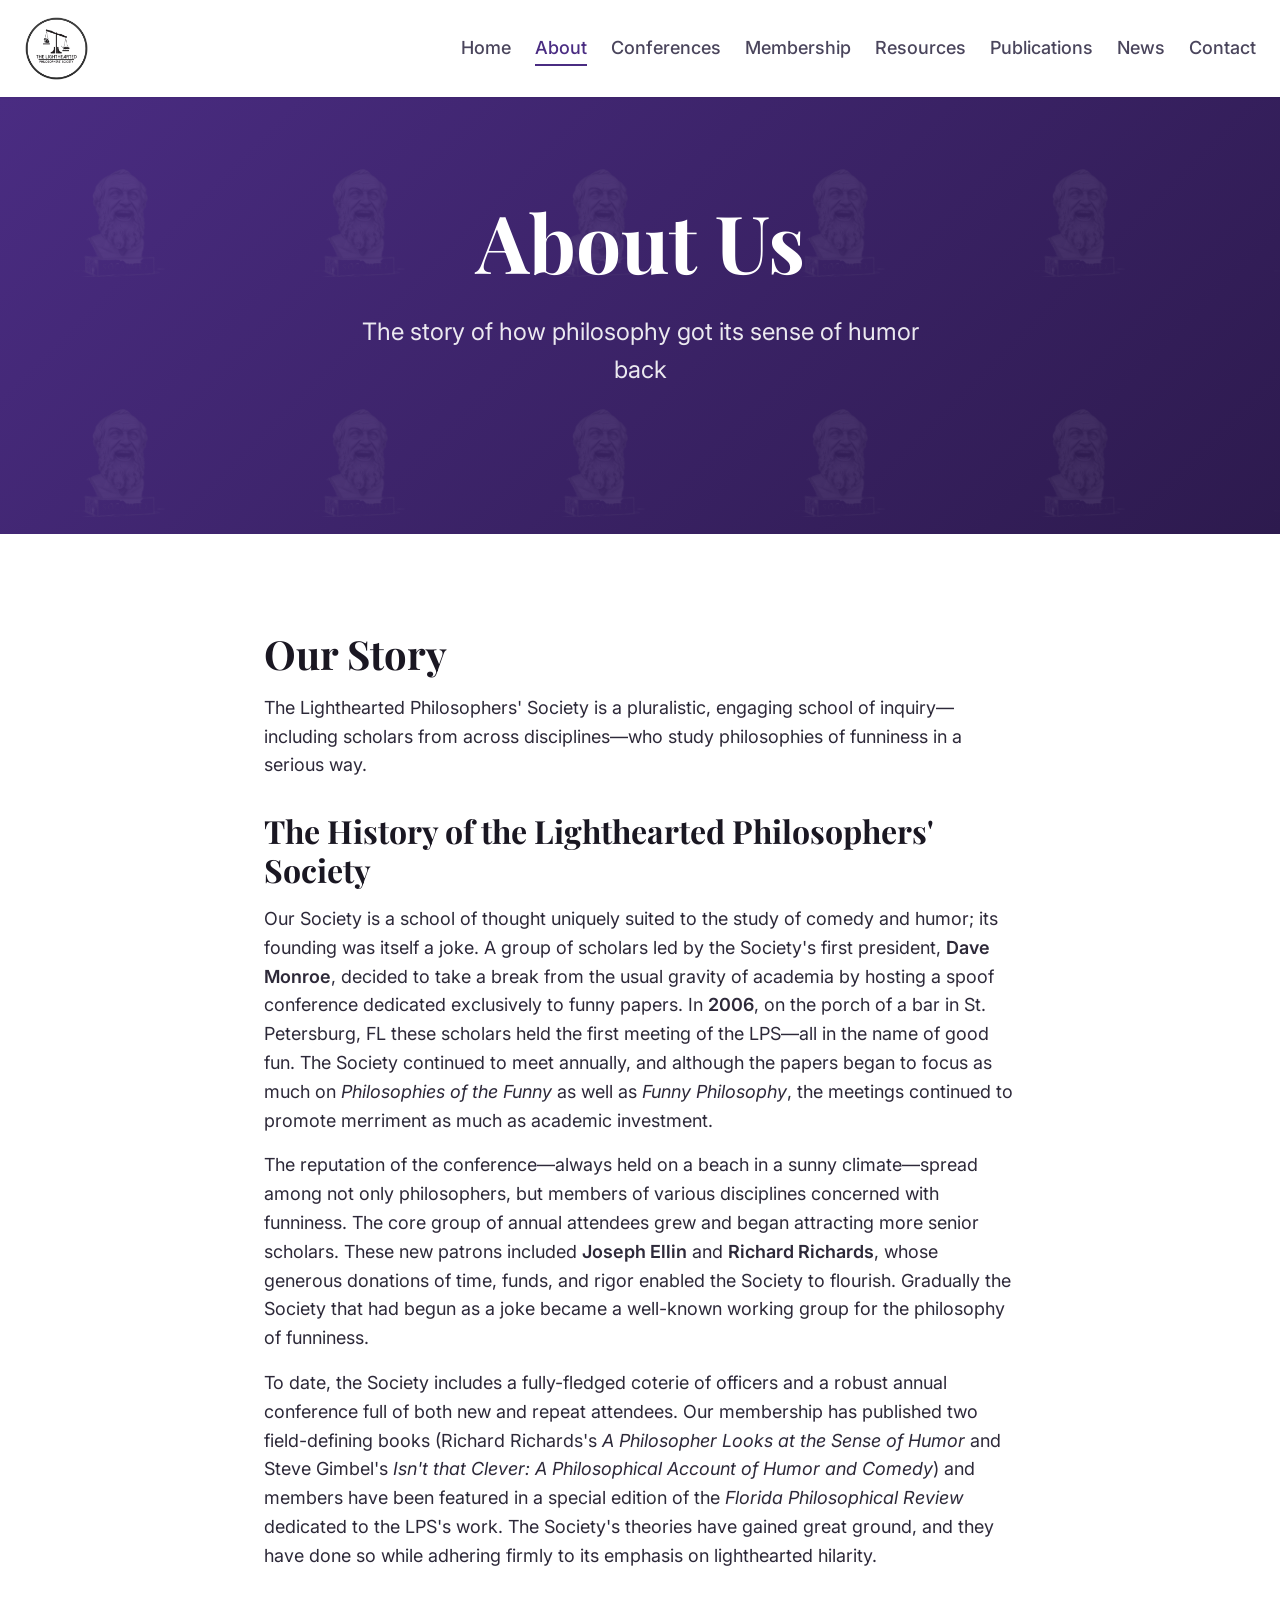
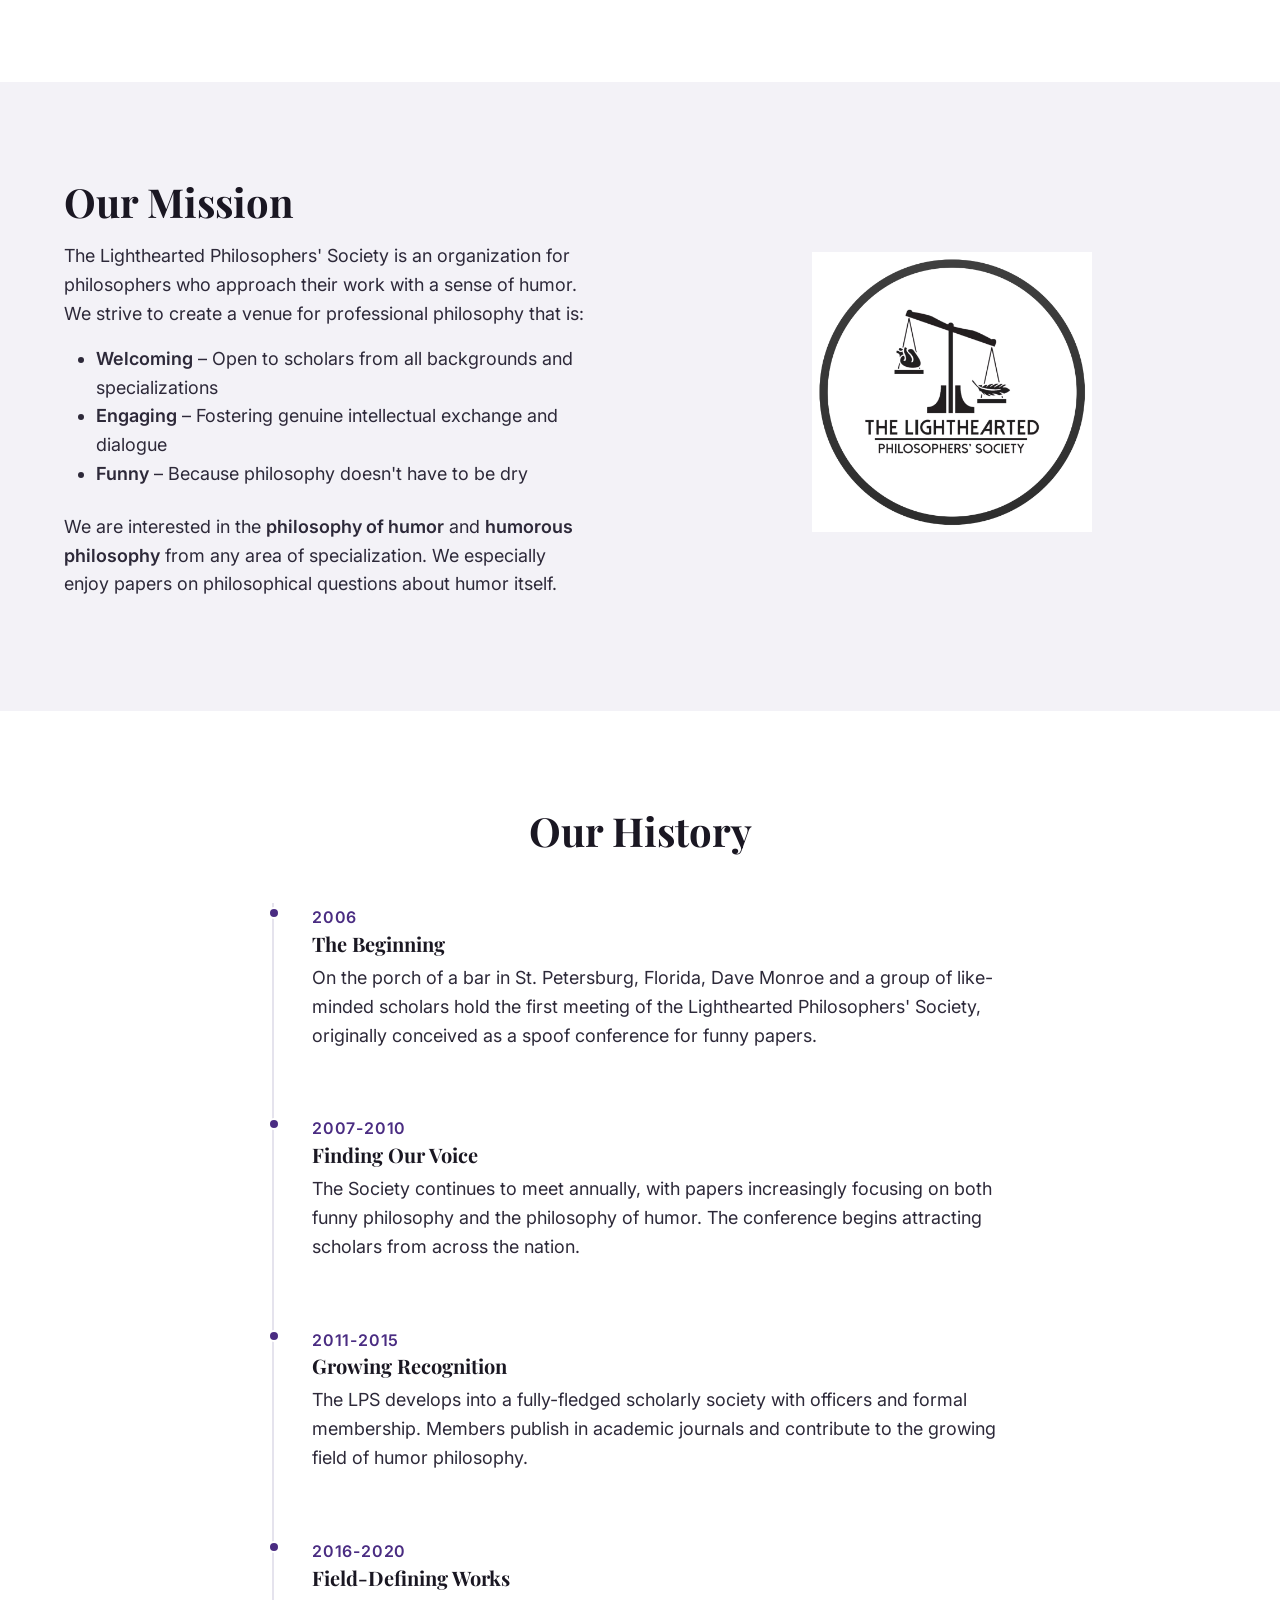
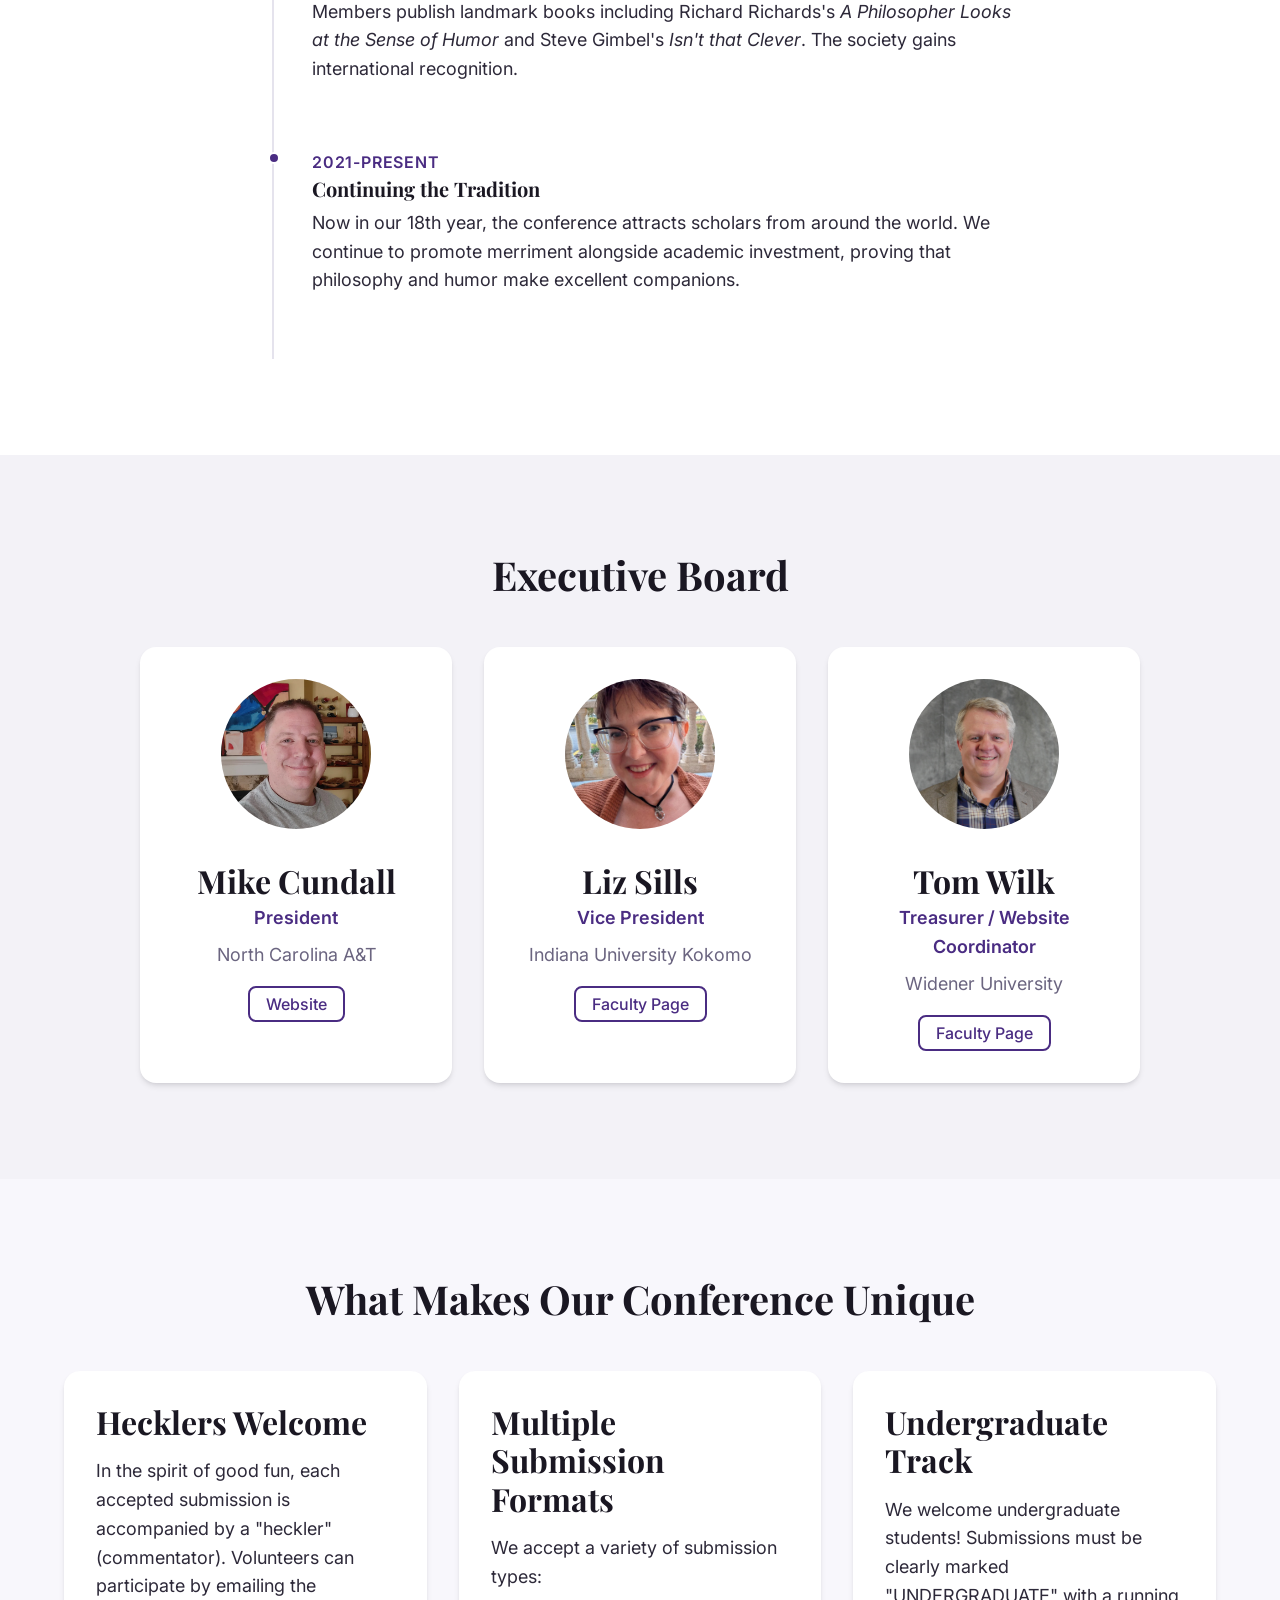
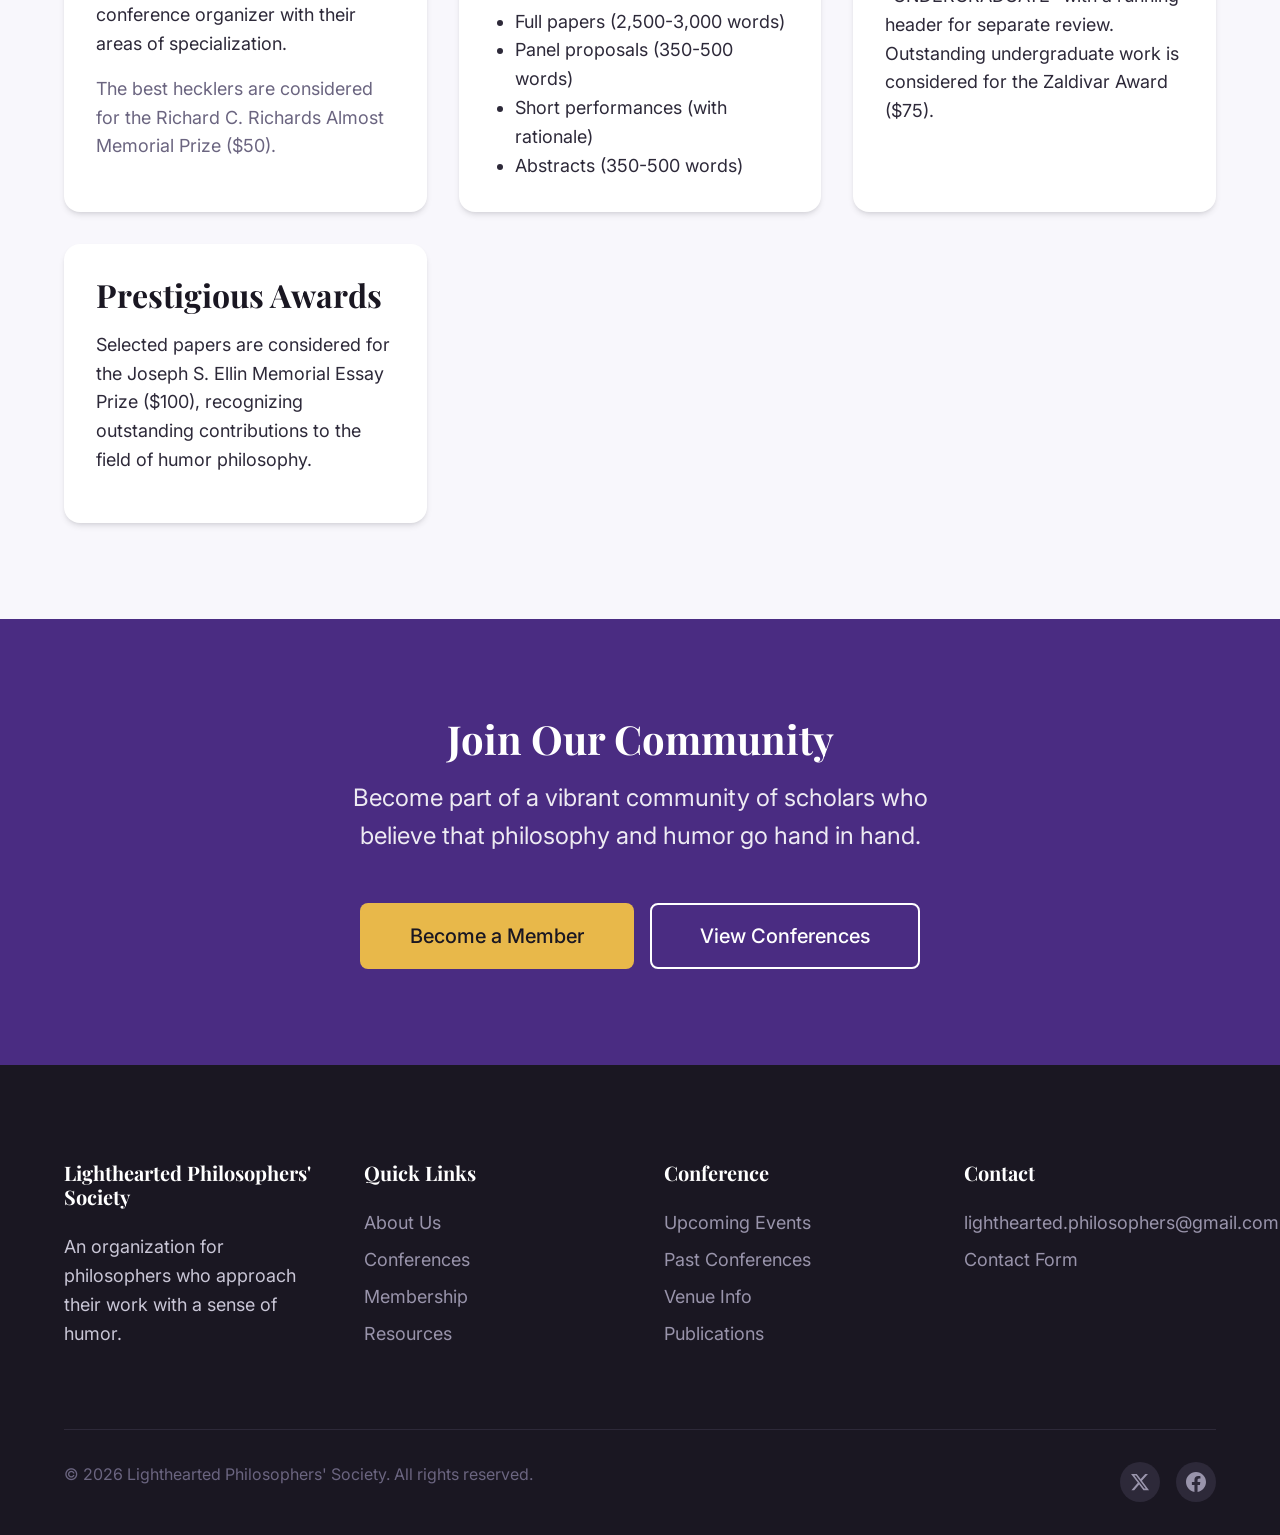
==== about.html @ 4a313acc "Initial commit: Lighthearted Philosophers' Society website Co-Authored-By: Claude Opus 4.5 <noreply@" ====
<!DOCTYPE html>
<html lang="en">
<head>
  <meta charset="UTF-8">
  <meta name="viewport" content="width=device-width, initial-scale=1.0">
  <meta name="description" content="Learn about the Lighthearted Philosophers' Society - our history, mission, and the scholars who make philosophy fun.">
  <title>About Us | Lighthearted Philosophers' Society</title>

  <!-- Fonts -->
  <link rel="preconnect" href="https://fonts.googleapis.com">
  <link rel="preconnect" href="https://fonts.gstatic.com" crossorigin>
  <link href="https://fonts.googleapis.com/css2?family=Inter:wght@400;500;600;700&family=Playfair+Display:wght@600;700&display=swap" rel="stylesheet">

  <!-- Styles -->
  <link rel="stylesheet" href="css/style.css">

  <!-- Favicon -->
  <link rel="icon" type="image/png" href="LPS_Logo.png">
</head>
<body>
  <!-- Skip Link for Accessibility -->
  <a href="#main-content" class="skip-link">Skip to main content</a>

  <!-- Header -->
  <header class="header" role="banner">
    <div class="header__inner">
      <a href="index.html" class="logo" aria-label="Lighthearted Philosophers' Society Home">
        <img src="LPS_Logo.png" alt="The Lighthearted Philosophers' Society" class="logo__icon">
      </a>

      <nav class="nav" role="navigation" aria-label="Main navigation">
        <button class="nav-toggle" aria-expanded="false" aria-controls="nav-list" aria-label="Toggle navigation menu">
          <span class="nav-toggle__bar"></span>
          <span class="nav-toggle__bar"></span>
          <span class="nav-toggle__bar"></span>
        </button>

        <ul class="nav__list" id="nav-list">
          <li><a href="index.html" class="nav__link">Home</a></li>
          <li><a href="about.html" class="nav__link nav__link--active">About</a></li>
          <li class="nav__item--dropdown">
            <a href="upcoming-conferences.html" class="nav__link">Conferences</a>
            <ul class="nav__dropdown">
              <li><a href="upcoming-conferences.html" class="nav__dropdown-link">Upcoming Conferences</a></li>
              <li><a href="past-conferences.html" class="nav__dropdown-link">Past Conferences</a></li>
              <li><a href="venue.html" class="nav__dropdown-link">Venue Information</a></li>
            </ul>
          </li>
          <li><a href="membership.html" class="nav__link">Membership</a></li>
          <li><a href="resources.html" class="nav__link">Resources</a></li>
          <li><a href="publications.html" class="nav__link">Publications</a></li>
          <li><a href="news.html" class="nav__link">News</a></li>
          <li><a href="contact.html" class="nav__link">Contact</a></li>
        </ul>
      </nav>
    </div>
  </header>

  <!-- Main Content -->
  <main id="main-content">
    <!-- Page Hero -->
    <section class="hero" style="min-height: 40vh;">
      <div class="hero__bg" aria-hidden="true"></div>
      <div class="hero__content">
        <h1 class="hero__title">About Us</h1>
        <p class="hero__subtitle">
          The story of how philosophy got its sense of humor back
        </p>
      </div>
    </section>

    <!-- Our Story -->
    <section class="section">
      <div class="container container--narrow">
        <h2>Our Story</h2>
        <p>
          The Lighthearted Philosophers' Society is a pluralistic, engaging school of inquiry&mdash;including
          scholars from across disciplines&mdash;who study philosophies of funniness in a serious way.
        </p>

        <h3 class="mt-xl">The History of the Lighthearted Philosophers' Society</h3>
        <p>
          Our Society is a school of thought uniquely suited to the study of comedy and humor; its founding
          was itself a joke. A group of scholars led by the Society's first president, <strong>Dave Monroe</strong>,
          decided to take a break from the usual gravity of academia by hosting a spoof conference dedicated
          exclusively to funny papers. In <strong>2006</strong>, on the porch of a bar in St. Petersburg, FL
          these scholars held the first meeting of the LPS&mdash;all in the name of good fun. The Society
          continued to meet annually, and although the papers began to focus as much on <em>Philosophies of the
          Funny</em> as well as <em>Funny Philosophy</em>, the meetings continued to promote merriment as much
          as academic investment.
        </p>
        <p>
          The reputation of the conference&mdash;always held on a beach in a sunny climate&mdash;spread among
          not only philosophers, but members of various disciplines concerned with funniness. The core group
          of annual attendees grew and began attracting more senior scholars. These new patrons included
          <strong>Joseph Ellin</strong> and <strong>Richard Richards</strong>, whose generous donations of time,
          funds, and rigor enabled the Society to flourish. Gradually the Society that had begun as a joke
          became a well-known working group for the philosophy of funniness.
        </p>
        <p>
          To date, the Society includes a fully-fledged coterie of officers and a robust annual conference
          full of both new and repeat attendees. Our membership has published two field-defining books
          (Richard Richards's <em>A Philosopher Looks at the Sense of Humor</em> and Steve Gimbel's
          <em>Isn't that Clever: A Philosophical Account of Humor and Comedy</em>) and members have been
          featured in a special edition of the <em>Florida Philosophical Review</em> dedicated to the LPS's
          work. The Society's theories have gained great ground, and they have done so while adhering firmly
          to its emphasis on lighthearted hilarity.
        </p>
      </div>
    </section>

    <!-- Mission -->
    <section class="section section--gray">
      <div class="container">
        <div class="grid grid--2" style="align-items: center; gap: var(--space-4xl);">
          <div>
            <h2>Our Mission</h2>
            <p>
              The Lighthearted Philosophers' Society is an organization for philosophers who
              approach their work with a sense of humor. We strive to create a venue for
              professional philosophy that is:
            </p>
            <ul style="margin-left: var(--space-xl); margin-bottom: var(--space-lg);">
              <li><strong>Welcoming</strong> &ndash; Open to scholars from all backgrounds and specializations</li>
              <li><strong>Engaging</strong> &ndash; Fostering genuine intellectual exchange and dialogue</li>
              <li><strong>Funny</strong> &ndash; Because philosophy doesn't have to be dry</li>
            </ul>
            <p>
              We are interested in the <strong>philosophy of humor</strong> and <strong>humorous
              philosophy</strong> from any area of specialization. We especially enjoy papers
              on philosophical questions about humor itself.
            </p>
          </div>
          <div class="text-center">
            <img src="LPS_Logo.png" alt="The Lighthearted Philosophers' Society - scales with heart and feather" style="max-width: 280px; width: 100%; height: auto;">
          </div>
        </div>
      </div>
    </section>

    <!-- Timeline -->
    <section class="section">
      <div class="container container--narrow">
        <h2 class="text-center mb-2xl">Our History</h2>
        <div class="timeline">
          <div class="timeline__item">
            <span class="timeline__year">2006</span>
            <h3 class="timeline__title">The Beginning</h3>
            <p>
              On the porch of a bar in St. Petersburg, Florida, Dave Monroe and a group of
              like-minded scholars hold the first meeting of the Lighthearted Philosophers'
              Society, originally conceived as a spoof conference for funny papers.
            </p>
          </div>

          <div class="timeline__item">
            <span class="timeline__year">2007-2010</span>
            <h3 class="timeline__title">Finding Our Voice</h3>
            <p>
              The Society continues to meet annually, with papers increasingly focusing on
              both funny philosophy and the philosophy of humor. The conference begins
              attracting scholars from across the nation.
            </p>
          </div>

          <div class="timeline__item">
            <span class="timeline__year">2011-2015</span>
            <h3 class="timeline__title">Growing Recognition</h3>
            <p>
              The LPS develops into a fully-fledged scholarly society with officers and
              formal membership. Members publish in academic journals and contribute to
              the growing field of humor philosophy.
            </p>
          </div>

          <div class="timeline__item">
            <span class="timeline__year">2016-2020</span>
            <h3 class="timeline__title">Field-Defining Works</h3>
            <p>
              Members publish landmark books including Richard Richards's <em>A Philosopher
              Looks at the Sense of Humor</em> and Steve Gimbel's <em>Isn't that Clever</em>.
              The society gains international recognition.
            </p>
          </div>

          <div class="timeline__item">
            <span class="timeline__year">2021-Present</span>
            <h3 class="timeline__title">Continuing the Tradition</h3>
            <p>
              Now in our 18th year, the conference attracts scholars from around the world.
              We continue to promote merriment alongside academic investment, proving that
              philosophy and humor make excellent companions.
            </p>
          </div>
        </div>
      </div>
    </section>

    <!-- Executive Board -->
    <section class="section section--gray">
      <div class="container">
        <h2 class="text-center mb-2xl">Executive Board</h2>
        <div class="grid grid--3" style="max-width: 1000px; margin: 0 auto;">

          <!-- President -->
          <div class="card text-center" style="padding: var(--space-xl);">
            <img src="images/cundall.webp" alt="Mike Cundall" style="width: 150px; height: 150px; border-radius: 50%; object-fit: cover; margin: 0 auto var(--space-lg);">
            <h3 style="margin-bottom: var(--space-xs);">Mike Cundall</h3>
            <p class="text-primary" style="font-weight: 600; margin-bottom: var(--space-sm);">President</p>
            <p class="text-muted" style="margin-bottom: var(--space-md);">North Carolina A&T</p>
            <a href="https://michaelkcundalljr.substack.com/" target="_blank" rel="noopener noreferrer" class="btn btn--outline btn--sm">Website</a>
          </div>

          <!-- Vice President -->
          <div class="card text-center" style="padding: var(--space-xl);">
            <img src="images/sills.jpeg" alt="Liz Sills" style="width: 150px; height: 150px; border-radius: 50%; object-fit: cover; margin: 0 auto var(--space-lg);">
            <h3 style="margin-bottom: var(--space-xs);">Liz Sills</h3>
            <p class="text-primary" style="font-weight: 600; margin-bottom: var(--space-sm);">Vice President</p>
            <p class="text-muted" style="margin-bottom: var(--space-md);">Indiana University Kokomo</p>
            <a href="https://kokomo.iu.edu/humanities-and-social-sciences/communication/faculty/liz-sills.html" target="_blank" rel="noopener noreferrer" class="btn btn--outline btn--sm">Faculty Page</a>
          </div>

          <!-- Treasurer/Website Coordinator -->
          <div class="card text-center" style="padding: var(--space-xl);">
            <img src="images/wilk.jpg" alt="Tom Wilk" style="width: 150px; height: 150px; border-radius: 50%; object-fit: cover; margin: 0 auto var(--space-lg);">
            <h3 style="margin-bottom: var(--space-xs);">Tom Wilk</h3>
            <p class="text-primary" style="font-weight: 600; margin-bottom: var(--space-sm);">Treasurer / Website Coordinator</p>
            <p class="text-muted" style="margin-bottom: var(--space-md);">Widener University</p>
            <a href="https://www.widener.edu/about/faculty-directory/thomas-m-wilk" target="_blank" rel="noopener noreferrer" class="btn btn--outline btn--sm">Faculty Page</a>
          </div>

        </div>
      </div>
    </section>

    <!-- Conference Format -->
    <section class="section section--off-white">
      <div class="container">
        <h2 class="text-center mb-2xl">What Makes Our Conference Unique</h2>
        <div class="grid grid--2">
          <div class="card" style="padding: var(--space-xl);">
            <h3>Hecklers Welcome</h3>
            <p>
              In the spirit of good fun, each accepted submission is accompanied by a
              "heckler" (commentator). Volunteers can participate by emailing the conference
              organizer with their areas of specialization.
            </p>
            <p class="text-muted">
              The best hecklers are considered for the Richard C. Richards Almost Memorial Prize ($50).
            </p>
          </div>

          <div class="card" style="padding: var(--space-xl);">
            <h3>Multiple Submission Formats</h3>
            <p>We accept a variety of submission types:</p>
            <ul style="margin-left: var(--space-lg); margin-top: var(--space-sm);">
              <li>Full papers (2,500-3,000 words)</li>
              <li>Panel proposals (350-500 words)</li>
              <li>Short performances (with rationale)</li>
              <li>Abstracts (350-500 words)</li>
            </ul>
          </div>

          <div class="card" style="padding: var(--space-xl);">
            <h3>Undergraduate Track</h3>
            <p>
              We welcome undergraduate students! Submissions must be clearly marked
              "UNDERGRADUATE" with a running header for separate review. Outstanding
              undergraduate work is considered for the Zaldivar Award ($75).
            </p>
          </div>

          <div class="card" style="padding: var(--space-xl);">
            <h3>Prestigious Awards</h3>
            <p>
              Selected papers are considered for the Joseph S. Ellin Memorial Essay Prize ($100),
              recognizing outstanding contributions to the field of humor philosophy.
            </p>
          </div>
        </div>
      </div>
    </section>

    <!-- CTA -->
    <section class="section section--primary">
      <div class="container text-center">
        <h2>Join Our Community</h2>
        <p class="hero__subtitle">
          Become part of a vibrant community of scholars who believe that philosophy
          and humor go hand in hand.
        </p>
        <div class="flex justify-center gap-md flex-wrap">
          <a href="membership.html" class="btn btn--secondary btn--lg">Become a Member</a>
          <a href="upcoming-conferences.html" class="btn btn--outline-white btn--lg">View Conferences</a>
        </div>
      </div>
    </section>
  </main>

  <!-- Footer -->
  <footer class="footer" role="contentinfo">
    <div class="container">
      <div class="footer__grid">
        <div>
          <h3 class="footer__title">Lighthearted Philosophers' Society</h3>
          <p>An organization for philosophers who approach their work with a sense of humor.</p>
        </div>

        <div>
          <h3 class="footer__title">Quick Links</h3>
          <ul class="footer__list">
            <li><a href="about.html" class="footer__link">About Us</a></li>
            <li><a href="upcoming-conferences.html" class="footer__link">Conferences</a></li>
            <li><a href="membership.html" class="footer__link">Membership</a></li>
            <li><a href="resources.html" class="footer__link">Resources</a></li>
          </ul>
        </div>

        <div>
          <h3 class="footer__title">Conference</h3>
          <ul class="footer__list">
            <li><a href="upcoming-conferences.html" class="footer__link">Upcoming Events</a></li>
            <li><a href="past-conferences.html" class="footer__link">Past Conferences</a></li>
            <li><a href="venue.html" class="footer__link">Venue Info</a></li>
            <li><a href="publications.html" class="footer__link">Publications</a></li>
          </ul>
        </div>

        <div>
          <h3 class="footer__title">Contact</h3>
          <ul class="footer__list">
            <li><a href="mailto:lighthearted.philosophers@gmail.com" class="footer__link">lighthearted.philosophers@gmail.com</a></li>
            <li><a href="contact.html" class="footer__link">Contact Form</a></li>
          </ul>
        </div>
      </div>

      <div class="footer__bottom">
        <p class="footer__copyright">
          &copy; <span id="year"></span> Lighthearted Philosophers' Society. All rights reserved.
        </p>
        <div class="footer__social">
          <a href="#" class="footer__social-link" aria-label="Follow us on Twitter">
            <svg width="20" height="20" viewBox="0 0 24 24" fill="currentColor" aria-hidden="true">
              <path d="M18.244 2.25h3.308l-7.227 8.26 8.502 11.24H16.17l-5.214-6.817L4.99 21.75H1.68l7.73-8.835L1.254 2.25H8.08l4.713 6.231zm-1.161 17.52h1.833L7.084 4.126H5.117z"/>
            </svg>
          </a>
          <a href="#" class="footer__social-link" aria-label="Follow us on Facebook">
            <svg width="20" height="20" viewBox="0 0 24 24" fill="currentColor" aria-hidden="true">
              <path d="M24 12.073c0-6.627-5.373-12-12-12s-12 5.373-12 12c0 5.99 4.388 10.954 10.125 11.854v-8.385H7.078v-3.47h3.047V9.43c0-3.007 1.792-4.669 4.533-4.669 1.312 0 2.686.235 2.686.235v2.953H15.83c-1.491 0-1.956.925-1.956 1.874v2.25h3.328l-.532 3.47h-2.796v8.385C19.612 23.027 24 18.062 24 12.073z"/>
            </svg>
          </a>
        </div>
      </div>
    </div>
  </footer>

  <!-- JavaScript -->
  <script src="js/main.js"></script>
</body>
</html>
---- css/style.css ----
/* ============================================
   Lighthearted Philosophers' Society
   Modern, Accessible CSS Framework
   ============================================ */

/* CSS Custom Properties (Variables) */
:root {
  /* Color Palette - Deep purples with warm accents */
  --color-primary: #4a2c82;
  --color-primary-dark: #2d1a4e;
  --color-primary-light: #6b4a9e;
  --color-secondary: #e8b84a;
  --color-secondary-dark: #c99a2e;
  --color-accent: #3d8b8b;
  --color-accent-light: #5cb3b3;

  /* Neutral Colors */
  --color-white: #ffffff;
  --color-off-white: #f8f7fc;
  --color-gray-100: #f3f2f7;
  --color-gray-200: #e5e3ed;
  --color-gray-300: #c9c6d6;
  --color-gray-400: #9994ab;
  --color-gray-500: #6b6580;
  --color-gray-600: #4a455c;
  --color-gray-700: #2d2939;
  --color-gray-800: #1a1722;
  --color-black: #0d0b12;

  /* Semantic Colors */
  --color-success: #2e7d4a;
  --color-warning: #c9860a;
  --color-error: #b83232;

  /* Typography */
  --font-heading: 'Playfair Display', Georgia, 'Times New Roman', serif;
  --font-body: 'Inter', -apple-system, BlinkMacSystemFont, 'Segoe UI', Roboto, sans-serif;
  --font-mono: 'JetBrains Mono', 'Fira Code', 'Consolas', monospace;

  /* Font Sizes (fluid typography) */
  --text-xs: clamp(0.75rem, 0.7rem + 0.25vw, 0.875rem);
  --text-sm: clamp(0.875rem, 0.8rem + 0.375vw, 1rem);
  --text-base: clamp(1rem, 0.9rem + 0.5vw, 1.125rem);
  --text-lg: clamp(1.125rem, 1rem + 0.625vw, 1.25rem);
  --text-xl: clamp(1.25rem, 1.1rem + 0.75vw, 1.5rem);
  --text-2xl: clamp(1.5rem, 1.25rem + 1.25vw, 2rem);
  --text-3xl: clamp(1.875rem, 1.5rem + 1.875vw, 2.5rem);
  --text-4xl: clamp(2.25rem, 1.75rem + 2.5vw, 3.5rem);
  --text-5xl: clamp(3rem, 2rem + 5vw, 5rem);

  /* Spacing Scale */
  --space-xs: 0.25rem;
  --space-sm: 0.5rem;
  --space-md: 1rem;
  --space-lg: 1.5rem;
  --space-xl: 2rem;
  --space-2xl: 3rem;
  --space-3xl: 4rem;
  --space-4xl: 6rem;
  --space-5xl: 8rem;

  /* Layout */
  --max-width: 1200px;
  --max-width-narrow: 800px;
  --max-width-wide: 1400px;

  /* Borders & Radius */
  --radius-sm: 4px;
  --radius-md: 8px;
  --radius-lg: 16px;
  --radius-xl: 24px;
  --radius-full: 9999px;

  /* Shadows */
  --shadow-sm: 0 1px 2px rgba(13, 11, 18, 0.05);
  --shadow-md: 0 4px 6px -1px rgba(13, 11, 18, 0.1), 0 2px 4px -2px rgba(13, 11, 18, 0.1);
  --shadow-lg: 0 10px 15px -3px rgba(13, 11, 18, 0.1), 0 4px 6px -4px rgba(13, 11, 18, 0.1);
  --shadow-xl: 0 20px 25px -5px rgba(13, 11, 18, 0.15), 0 8px 10px -6px rgba(13, 11, 18, 0.1);

  /* Transitions */
  --transition-fast: 150ms ease;
  --transition-base: 250ms ease;
  --transition-slow: 400ms ease;
}

/* ============================================
   CSS Reset & Base Styles
   ============================================ */

*, *::before, *::after {
  box-sizing: border-box;
  margin: 0;
  padding: 0;
}

html {
  scroll-behavior: smooth;
  -webkit-text-size-adjust: 100%;
}

body {
  font-family: var(--font-body);
  font-size: var(--text-base);
  line-height: 1.6;
  color: var(--color-gray-700);
  background-color: var(--color-white);
  -webkit-font-smoothing: antialiased;
  -moz-osx-font-smoothing: grayscale;
}

/* Focus styles for accessibility */
:focus-visible {
  outline: 3px solid var(--color-secondary);
  outline-offset: 2px;
}

:focus:not(:focus-visible) {
  outline: none;
}

/* Skip link for accessibility */
.skip-link {
  position: absolute;
  top: -100%;
  left: 50%;
  transform: translateX(-50%);
  background: var(--color-primary);
  color: var(--color-white);
  padding: var(--space-sm) var(--space-lg);
  border-radius: var(--radius-md);
  z-index: 10000;
  transition: top var(--transition-fast);
}

.skip-link:focus {
  top: var(--space-md);
}

/* ============================================
   Typography
   ============================================ */

h1, h2, h3, h4, h5, h6 {
  font-family: var(--font-heading);
  font-weight: 700;
  line-height: 1.2;
  color: var(--color-gray-800);
  margin-bottom: var(--space-md);
}

h1 { font-size: var(--text-4xl); }
h2 { font-size: var(--text-3xl); }
h3 { font-size: var(--text-2xl); }
h4 { font-size: var(--text-xl); }
h5 { font-size: var(--text-lg); }
h6 { font-size: var(--text-base); }

p {
  margin-bottom: var(--space-md);
}

a {
  color: var(--color-primary);
  text-decoration: underline;
  text-decoration-thickness: 1px;
  text-underline-offset: 2px;
  transition: color var(--transition-fast);
}

a:hover {
  color: var(--color-primary-light);
}

strong, b {
  font-weight: 600;
}

/* ============================================
   Layout Components
   ============================================ */

.container {
  width: 100%;
  max-width: var(--max-width);
  margin: 0 auto;
  padding: 0 var(--space-lg);
}

.container--narrow {
  max-width: var(--max-width-narrow);
}

.container--wide {
  max-width: var(--max-width-wide);
}

.section {
  padding: var(--space-4xl) 0;
}

.section--sm {
  padding: var(--space-2xl) 0;
}

.section--lg {
  padding: var(--space-5xl) 0;
}

.section--primary {
  background-color: var(--color-primary);
  color: var(--color-white);
}

.section--primary h1,
.section--primary h2,
.section--primary h3 {
  color: var(--color-white);
}

.section--gray {
  background-color: var(--color-gray-100);
}

.section--off-white {
  background-color: var(--color-off-white);
}

/* Grid System */
.grid {
  display: grid;
  gap: var(--space-xl);
}

.grid--2 {
  grid-template-columns: repeat(auto-fit, minmax(min(100%, 300px), 1fr));
}

.grid--3 {
  grid-template-columns: repeat(auto-fit, minmax(min(100%, 280px), 1fr));
}

.grid--4 {
  grid-template-columns: repeat(auto-fit, minmax(min(100%, 240px), 1fr));
}

/* Flexbox Utilities */
.flex {
  display: flex;
}

.flex-wrap {
  flex-wrap: wrap;
}

.items-center {
  align-items: center;
}

.justify-center {
  justify-content: center;
}

.justify-between {
  justify-content: space-between;
}

.gap-sm { gap: var(--space-sm); }
.gap-md { gap: var(--space-md); }
.gap-lg { gap: var(--space-lg); }
.gap-xl { gap: var(--space-xl); }

/* ============================================
   Header & Navigation
   ============================================ */

.header {
  position: sticky;
  top: 0;
  z-index: 1000;
  background-color: var(--color-white);
  box-shadow: var(--shadow-sm);
  transition: box-shadow var(--transition-base);
}

.header.scrolled {
  box-shadow: var(--shadow-md);
}

.header__inner {
  display: flex;
  align-items: center;
  justify-content: space-between;
  padding: var(--space-md) var(--space-lg);
  max-width: var(--max-width-wide);
  margin: 0 auto;
}

.logo {
  display: flex;
  align-items: center;
  gap: var(--space-sm);
  font-family: var(--font-heading);
  font-size: var(--text-xl);
  font-weight: 700;
  color: var(--color-primary);
  text-decoration: none;
}

.logo:hover {
  color: var(--color-primary-dark);
}

.logo__icon {
  width: auto;
  height: 65px;
  object-fit: contain;
}

/* Navigation */
.nav {
  display: flex;
  align-items: center;
  gap: var(--space-xl);
}

.nav__list {
  display: flex;
  align-items: center;
  gap: var(--space-lg);
  list-style: none;
}

.nav__link {
  font-weight: 500;
  color: var(--color-gray-600);
  text-decoration: none;
  padding: var(--space-sm) 0;
  position: relative;
  transition: color var(--transition-fast);
}

.nav__link::after {
  content: '';
  position: absolute;
  bottom: 0;
  left: 0;
  width: 0;
  height: 2px;
  background-color: var(--color-primary);
  transition: width var(--transition-base);
}

.nav__link:hover,
.nav__link--active {
  color: var(--color-primary);
}

.nav__link:hover::after,
.nav__link--active::after {
  width: 100%;
}

/* Mobile Navigation Toggle */
.nav-toggle {
  display: none;
  flex-direction: column;
  gap: 5px;
  background: none;
  border: none;
  cursor: pointer;
  padding: var(--space-sm);
}

.nav-toggle__bar {
  width: 24px;
  height: 2px;
  background-color: var(--color-gray-700);
  transition: transform var(--transition-base), opacity var(--transition-base);
}

.nav-toggle[aria-expanded="true"] .nav-toggle__bar:nth-child(1) {
  transform: rotate(45deg) translate(5px, 5px);
}

.nav-toggle[aria-expanded="true"] .nav-toggle__bar:nth-child(2) {
  opacity: 0;
}

.nav-toggle[aria-expanded="true"] .nav-toggle__bar:nth-child(3) {
  transform: rotate(-45deg) translate(5px, -5px);
}

/* Dropdown Menu */
.nav__item--dropdown {
  position: relative;
}

.nav__dropdown {
  position: absolute;
  top: 100%;
  left: 50%;
  transform: translateX(-50%);
  min-width: 200px;
  background: var(--color-white);
  border-radius: var(--radius-md);
  box-shadow: var(--shadow-lg);
  padding: var(--space-sm) 0;
  opacity: 0;
  visibility: hidden;
  transition: opacity var(--transition-fast), visibility var(--transition-fast);
  list-style: none;
}

.nav__item--dropdown:hover .nav__dropdown,
.nav__item--dropdown:focus-within .nav__dropdown {
  opacity: 1;
  visibility: visible;
}

.nav__dropdown-link {
  display: block;
  padding: var(--space-sm) var(--space-lg);
  color: var(--color-gray-600);
  text-decoration: none;
  transition: background-color var(--transition-fast), color var(--transition-fast);
}

.nav__dropdown-link:hover {
  background-color: var(--color-gray-100);
  color: var(--color-primary);
}

/* ============================================
   Buttons
   ============================================ */

.btn {
  display: inline-flex;
  align-items: center;
  justify-content: center;
  gap: var(--space-sm);
  padding: var(--space-sm) var(--space-xl);
  font-family: var(--font-body);
  font-size: var(--text-base);
  font-weight: 500;
  line-height: 1.5;
  text-decoration: none;
  border: 2px solid transparent;
  border-radius: var(--radius-md);
  cursor: pointer;
  transition: all var(--transition-base);
}

.btn--primary {
  background-color: var(--color-primary);
  color: var(--color-white);
}

.btn--primary:hover {
  background-color: var(--color-primary-dark);
  color: var(--color-white);
}

.btn--secondary {
  background-color: var(--color-secondary);
  color: var(--color-gray-800);
}

.btn--secondary:hover {
  background-color: var(--color-secondary-dark);
}

.btn--outline {
  background-color: transparent;
  border-color: var(--color-primary);
  color: var(--color-primary);
}

.btn--outline:hover {
  background-color: var(--color-primary);
  color: var(--color-white);
}

.btn--outline-white {
  background-color: transparent;
  border-color: var(--color-white);
  color: var(--color-white);
}

.btn--outline-white:hover {
  background-color: var(--color-white);
  color: var(--color-primary);
}

.btn--lg {
  padding: var(--space-md) var(--space-2xl);
  font-size: var(--text-lg);
}

.btn--sm {
  padding: var(--space-xs) var(--space-md);
  font-size: var(--text-sm);
}

/* ============================================
   Hero Section
   ============================================ */

.hero {
  position: relative;
  min-height: 70vh;
  display: flex;
  align-items: center;
  background: linear-gradient(135deg, var(--color-primary) 0%, var(--color-primary-dark) 100%);
  color: var(--color-white);
  overflow: hidden;
}

.hero--full {
  min-height: 90vh;
}

.hero__bg {
  position: absolute;
  inset: 0;

  /* overall strength of the pattern layer */
  opacity: 0.09;

  /* faux-randomness: multiple repeats with different scales + offsets */
  background-image: url("../images/socrates.png");
  background-repeat: repeat;
  background-size: 240px 240px;   /* <-- more open space */
  background-position: 40px 60px, ;

  /* optional: makes it feel more "watermark" */
  filter: saturate(0) contrast(0.95);

}




.hero__content {
  position: relative;
  z-index: 1;
  max-width: var(--max-width-narrow);
  margin: 0 auto;
  padding: var(--space-4xl) var(--space-lg);
  text-align: center;
}

.hero__title {
  font-size: var(--text-5xl);
  color: var(--color-white);
  margin-bottom: var(--space-lg);
}

.hero__subtitle {
  font-size: var(--text-xl);
  opacity: 0.9;
  margin-bottom: var(--space-2xl);
  max-width: 600px;
  margin-left: auto;
  margin-right: auto;
}

.hero__actions {
  display: flex;
  flex-wrap: wrap;
  gap: var(--space-md);
  justify-content: center;
}

/* ============================================
   Cards
   ============================================ */

.card {
  background: var(--color-white);
  border-radius: var(--radius-lg);
  box-shadow: var(--shadow-md);
  overflow: hidden;
  transition: transform var(--transition-base), box-shadow var(--transition-base);
}

.card:hover {
  transform: translateY(-4px);
  box-shadow: var(--shadow-xl);
}

.card__image {
  width: 100%;
  height: 200px;
  object-fit: cover;
}

.card__content {
  padding: var(--space-xl);
}

.card__title {
  font-size: var(--text-xl);
  margin-bottom: var(--space-sm);
}

.card__text {
  color: var(--color-gray-500);
  margin-bottom: var(--space-md);
}

.card__meta {
  font-size: var(--text-sm);
  color: var(--color-gray-400);
}

/* Feature Card */
.feature-card {
  padding: var(--space-2xl);
  text-align: center;
}

.feature-card__icon {
  width: 64px;
  height: 64px;
  margin: 0 auto var(--space-lg);
  color: var(--color-primary);
}

.feature-card__title {
  font-size: var(--text-xl);
  margin-bottom: var(--space-sm);
}

/* ============================================
   Conference/Event Styles
   ============================================ */

.event-card {
  display: grid;
  grid-template-columns: auto 1fr;
  gap: var(--space-xl);
  padding: var(--space-xl);
  background: var(--color-white);
  border-radius: var(--radius-lg);
  box-shadow: var(--shadow-md);
}

.event-card__date {
  display: flex;
  flex-direction: column;
  align-items: center;
  justify-content: center;
  min-width: 80px;
  padding: var(--space-md);
  background: var(--color-primary);
  color: var(--color-white);
  border-radius: var(--radius-md);
  text-align: center;
}

.event-card__month {
  font-size: var(--text-sm);
  text-transform: uppercase;
  letter-spacing: 0.05em;
}

.event-card__day {
  font-size: var(--text-3xl);
  font-weight: 700;
  line-height: 1;
}

.event-card__year {
  font-size: var(--text-sm);
}

.event-card__title {
  font-size: var(--text-xl);
  margin-bottom: var(--space-sm);
}

.event-card__location {
  display: flex;
  align-items: center;
  gap: var(--space-sm);
  color: var(--color-gray-500);
  margin-bottom: var(--space-md);
}

/* ============================================
   Awards Section
   ============================================ */

.award {
  display: flex;
  align-items: flex-start;
  gap: var(--space-lg);
  padding: var(--space-xl);
  background: var(--color-off-white);
  border-radius: var(--radius-lg);
  border-left: 4px solid var(--color-secondary);
}

.award__icon {
  flex-shrink: 0;
  width: 48px;
  height: 48px;
  color: var(--color-secondary);
}

.award__title {
  font-size: var(--text-lg);
  margin-bottom: var(--space-xs);
}

.award__amount {
  font-size: var(--text-2xl);
  font-weight: 700;
  color: var(--color-primary);
}

/* ============================================
   Timeline
   ============================================ */

.timeline {
  position: relative;
  padding-left: var(--space-2xl);
}

.timeline::before {
  content: '';
  position: absolute;
  left: 8px;
  top: 0;
  bottom: 0;
  width: 2px;
  background: var(--color-gray-200);
}

.timeline__item {
  position: relative;
  padding-bottom: var(--space-2xl);
}

.timeline__item::before {
  content: '';
  position: absolute;
  left: calc(-1 * var(--space-2xl) + 4px);
  top: 4px;
  width: 12px;
  height: 12px;
  background: var(--color-primary);
  border-radius: 50%;
  border: 2px solid var(--color-white);
}

.timeline__year {
  font-size: var(--text-sm);
  font-weight: 600;
  color: var(--color-primary);
  text-transform: uppercase;
  letter-spacing: 0.05em;
  margin-bottom: var(--space-xs);
}

.timeline__title {
  font-size: var(--text-lg);
  margin-bottom: var(--space-sm);
}

/* ============================================
   Forms
   ============================================ */

.form-group {
  margin-bottom: var(--space-lg);
}

.form-label {
  display: block;
  font-weight: 500;
  margin-bottom: var(--space-sm);
  color: var(--color-gray-700);
}

.form-input,
.form-textarea,
.form-select {
  width: 100%;
  padding: var(--space-md);
  font-family: var(--font-body);
  font-size: var(--text-base);
  color: var(--color-gray-700);
  background-color: var(--color-white);
  border: 2px solid var(--color-gray-200);
  border-radius: var(--radius-md);
  transition: border-color var(--transition-fast), box-shadow var(--transition-fast);
}

.form-input:focus,
.form-textarea:focus,
.form-select:focus {
  border-color: var(--color-primary);
  box-shadow: 0 0 0 3px rgba(74, 44, 130, 0.1);
  outline: none;
}

.form-textarea {
  min-height: 150px;
  resize: vertical;
}

/* ============================================
   Footer
   ============================================ */

.footer {
  background-color: var(--color-gray-800);
  color: var(--color-gray-300);
  padding: var(--space-4xl) 0 var(--space-xl);
}

.footer__grid {
  display: grid;
  grid-template-columns: repeat(auto-fit, minmax(200px, 1fr));
  gap: var(--space-2xl);
  margin-bottom: var(--space-3xl);
}

.footer__title {
  font-family: var(--font-heading);
  font-size: var(--text-lg);
  color: var(--color-white);
  margin-bottom: var(--space-lg);
}

.footer__list {
  list-style: none;
}

.footer__list li {
  margin-bottom: var(--space-sm);
}

.footer__link {
  color: var(--color-gray-400);
  text-decoration: none;
  transition: color var(--transition-fast);
}

.footer__link:hover {
  color: var(--color-white);
}

.footer__bottom {
  padding-top: var(--space-xl);
  border-top: 1px solid var(--color-gray-700);
  display: flex;
  flex-wrap: wrap;
  justify-content: space-between;
  align-items: center;
  gap: var(--space-md);
}

.footer__copyright {
  font-size: var(--text-sm);
  color: var(--color-gray-500);
}

.footer__social {
  display: flex;
  gap: var(--space-md);
}

.footer__social-link {
  display: flex;
  align-items: center;
  justify-content: center;
  width: 40px;
  height: 40px;
  color: var(--color-gray-400);
  background-color: var(--color-gray-700);
  border-radius: var(--radius-full);
  transition: color var(--transition-fast), background-color var(--transition-fast);
}

.footer__social-link:hover {
  color: var(--color-white);
  background-color: var(--color-primary);
}

/* ============================================
   Utility Classes
   ============================================ */

.text-center { text-align: center; }
.text-left { text-align: left; }
.text-right { text-align: right; }

.text-primary { color: var(--color-primary); }
.text-secondary { color: var(--color-secondary); }
.text-muted { color: var(--color-gray-500); }
.text-white { color: var(--color-white); }

.font-heading { font-family: var(--font-heading); }
.font-body { font-family: var(--font-body); }

.mb-0 { margin-bottom: 0; }
.mb-sm { margin-bottom: var(--space-sm); }
.mb-md { margin-bottom: var(--space-md); }
.mb-lg { margin-bottom: var(--space-lg); }
.mb-xl { margin-bottom: var(--space-xl); }
.mb-2xl { margin-bottom: var(--space-2xl); }

.mt-0 { margin-top: 0; }
.mt-sm { margin-top: var(--space-sm); }
.mt-md { margin-top: var(--space-md); }
.mt-lg { margin-top: var(--space-lg); }
.mt-xl { margin-top: var(--space-xl); }

.visually-hidden {
  position: absolute;
  width: 1px;
  height: 1px;
  padding: 0;
  margin: -1px;
  overflow: hidden;
  clip: rect(0, 0, 0, 0);
  white-space: nowrap;
  border: 0;
}

/* ============================================
   Responsive Design
   ============================================ */

@media (max-width: 768px) {
  .nav-toggle {
    display: flex;
  }

  .nav__list {
    position: fixed;
    top: 70px;
    left: 0;
    right: 0;
    bottom: 0;
    flex-direction: column;
    align-items: center;
    justify-content: flex-start;
    padding-top: var(--space-2xl);
    background: var(--color-white);
    gap: var(--space-xl);
    transform: translateX(100%);
    transition: transform var(--transition-base);
  }

  .nav__list.is-open {
    transform: translateX(0);
  }

  .nav__dropdown {
    position: static;
    transform: none;
    box-shadow: none;
    background: var(--color-gray-100);
    border-radius: var(--radius-md);
    opacity: 1;
    visibility: visible;
    max-height: 0;
    overflow: hidden;
    transition: max-height var(--transition-base);
  }

  .nav__item--dropdown.is-open .nav__dropdown {
    max-height: 300px;
  }

  .event-card {
    grid-template-columns: 1fr;
  }

  .event-card__date {
    flex-direction: row;
    gap: var(--space-sm);
    width: fit-content;
  }

  .hero__actions {
    flex-direction: column;
    align-items: center;
  }

  .hero__actions .btn {
    width: 100%;
    max-width: 280px;
  }

  .footer__bottom {
    flex-direction: column;
    text-align: center;
  }
}

@media (max-width: 480px) {
  .container {
    padding: 0 var(--space-md);
  }

  .section {
    padding: var(--space-2xl) 0;
  }

  .hero__content {
    padding: var(--space-2xl) var(--space-md);
  }
}

/* ============================================
   Page-Specific Styles
   ============================================ */

/* About Page */
.about-intro {
  display: grid;
  grid-template-columns: 1fr 1fr;
  gap: var(--space-3xl);
  align-items: center;
}

@media (max-width: 768px) {
  .about-intro {
    grid-template-columns: 1fr;
  }
}

.about-intro__image {
  border-radius: var(--radius-lg);
  box-shadow: var(--shadow-xl);
}

/* Publications Grid */
.publication {
  display: flex;
  gap: var(--space-lg);
  padding: var(--space-lg);
  background: var(--color-white);
  border-radius: var(--radius-md);
  box-shadow: var(--shadow-sm);
}

.publication__cover {
  flex-shrink: 0;
  width: 100px;
  height: 150px;
  background: var(--color-gray-200);
  border-radius: var(--radius-sm);
}

.publication__title {
  font-size: var(--text-lg);
  margin-bottom: var(--space-xs);
}

.publication__author {
  font-size: var(--text-sm);
  color: var(--color-gray-500);
}

/* Resources Page */
.resource-list {
  list-style: none;
}

.resource-list__item {
  display: flex;
  align-items: flex-start;
  gap: var(--space-md);
  padding: var(--space-lg);
  border-bottom: 1px solid var(--color-gray-200);
}

.resource-list__item:last-child {
  border-bottom: none;
}

.resource-list__icon {
  flex-shrink: 0;
  width: 24px;
  height: 24px;
  color: var(--color-primary);
}

/* Contact Page */
.contact-grid {
  display: grid;
  grid-template-columns: 1fr 1fr;
  gap: var(--space-3xl);
}

@media (max-width: 768px) {
  .contact-grid {
    grid-template-columns: 1fr;
  }
}

.contact-info__item {
  display: flex;
  align-items: flex-start;
  gap: var(--space-md);
  margin-bottom: var(--space-lg);
}

.contact-info__icon {
  flex-shrink: 0;
  width: 24px;
  height: 24px;
  color: var(--color-primary);
}

/* Print Styles */
@media print {
  .header,
  .footer,
  .nav,
  .btn {
    display: none;
  }

  body {
    font-size: 12pt;
    color: black;
    background: white;
  }

  a {
    text-decoration: underline;
    color: black;
  }

  .section {
    padding: 1cm 0;
    page-break-inside: avoid;
  }
}
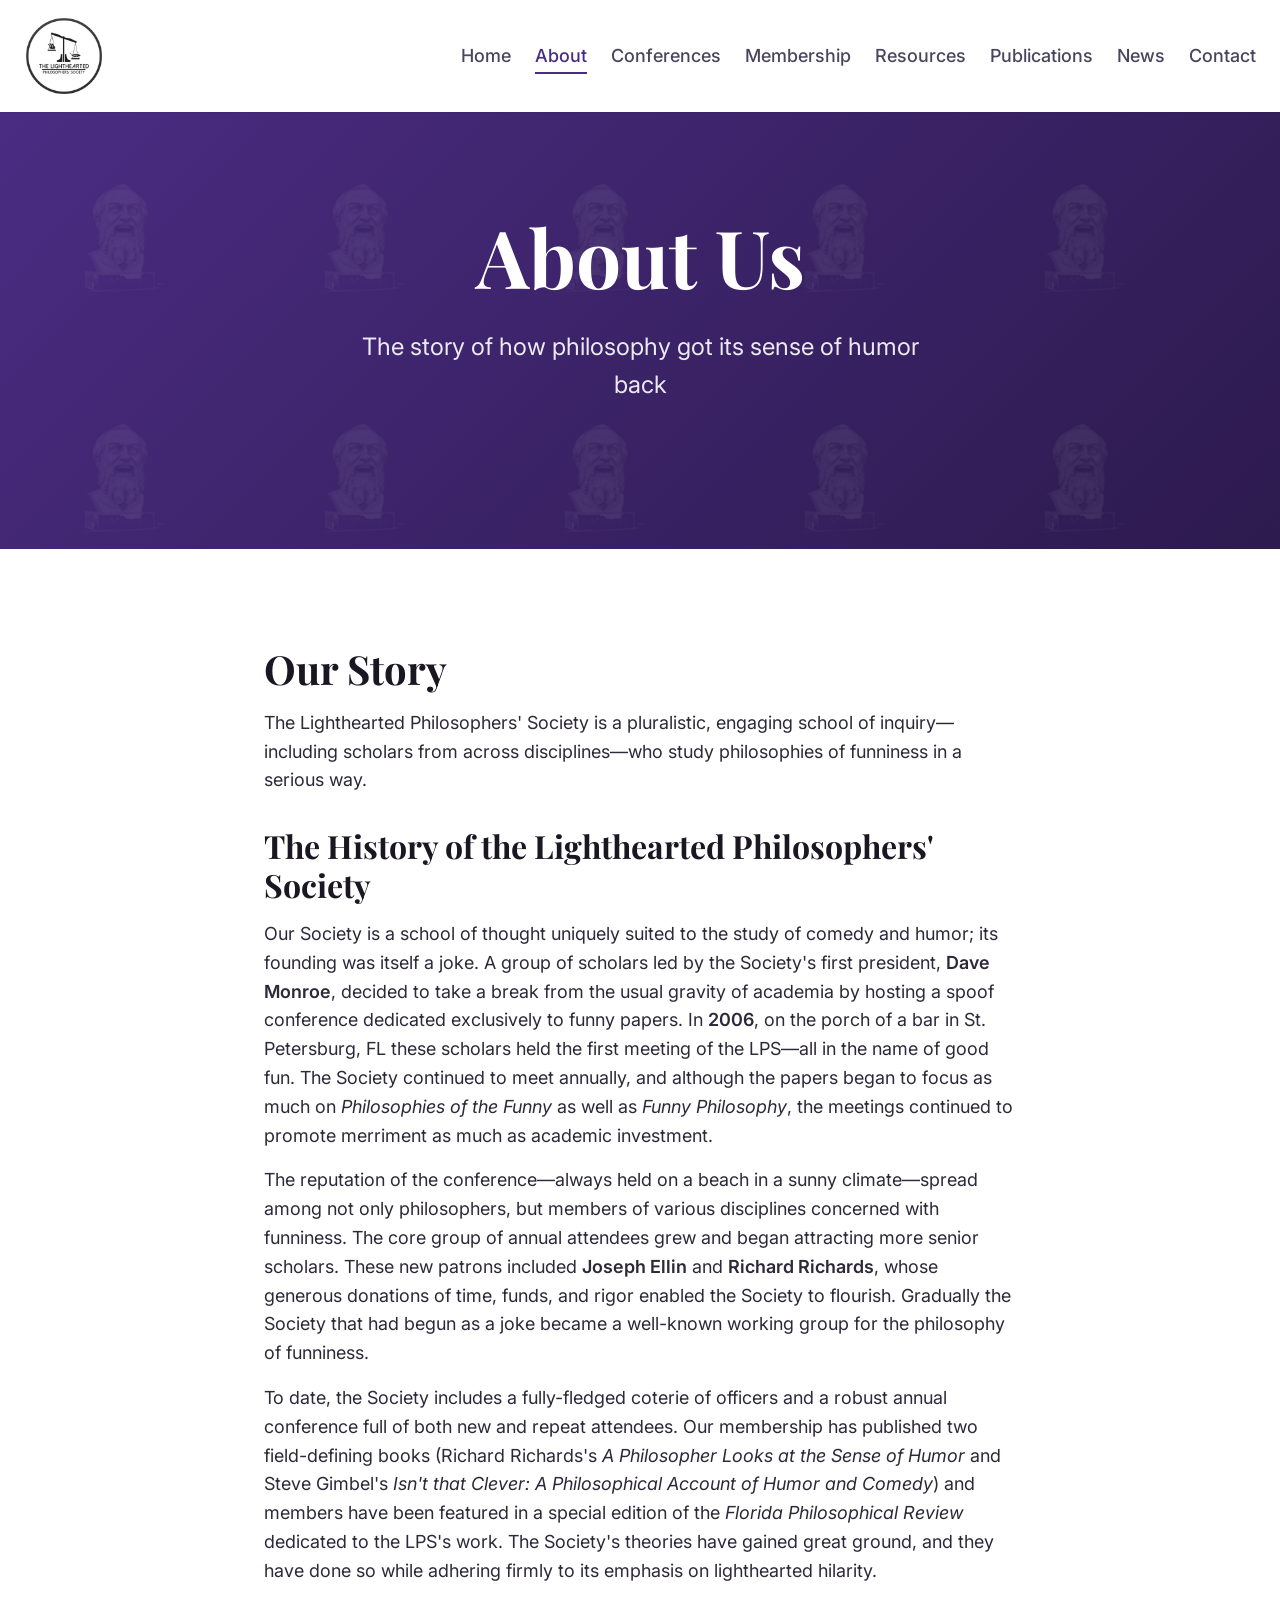
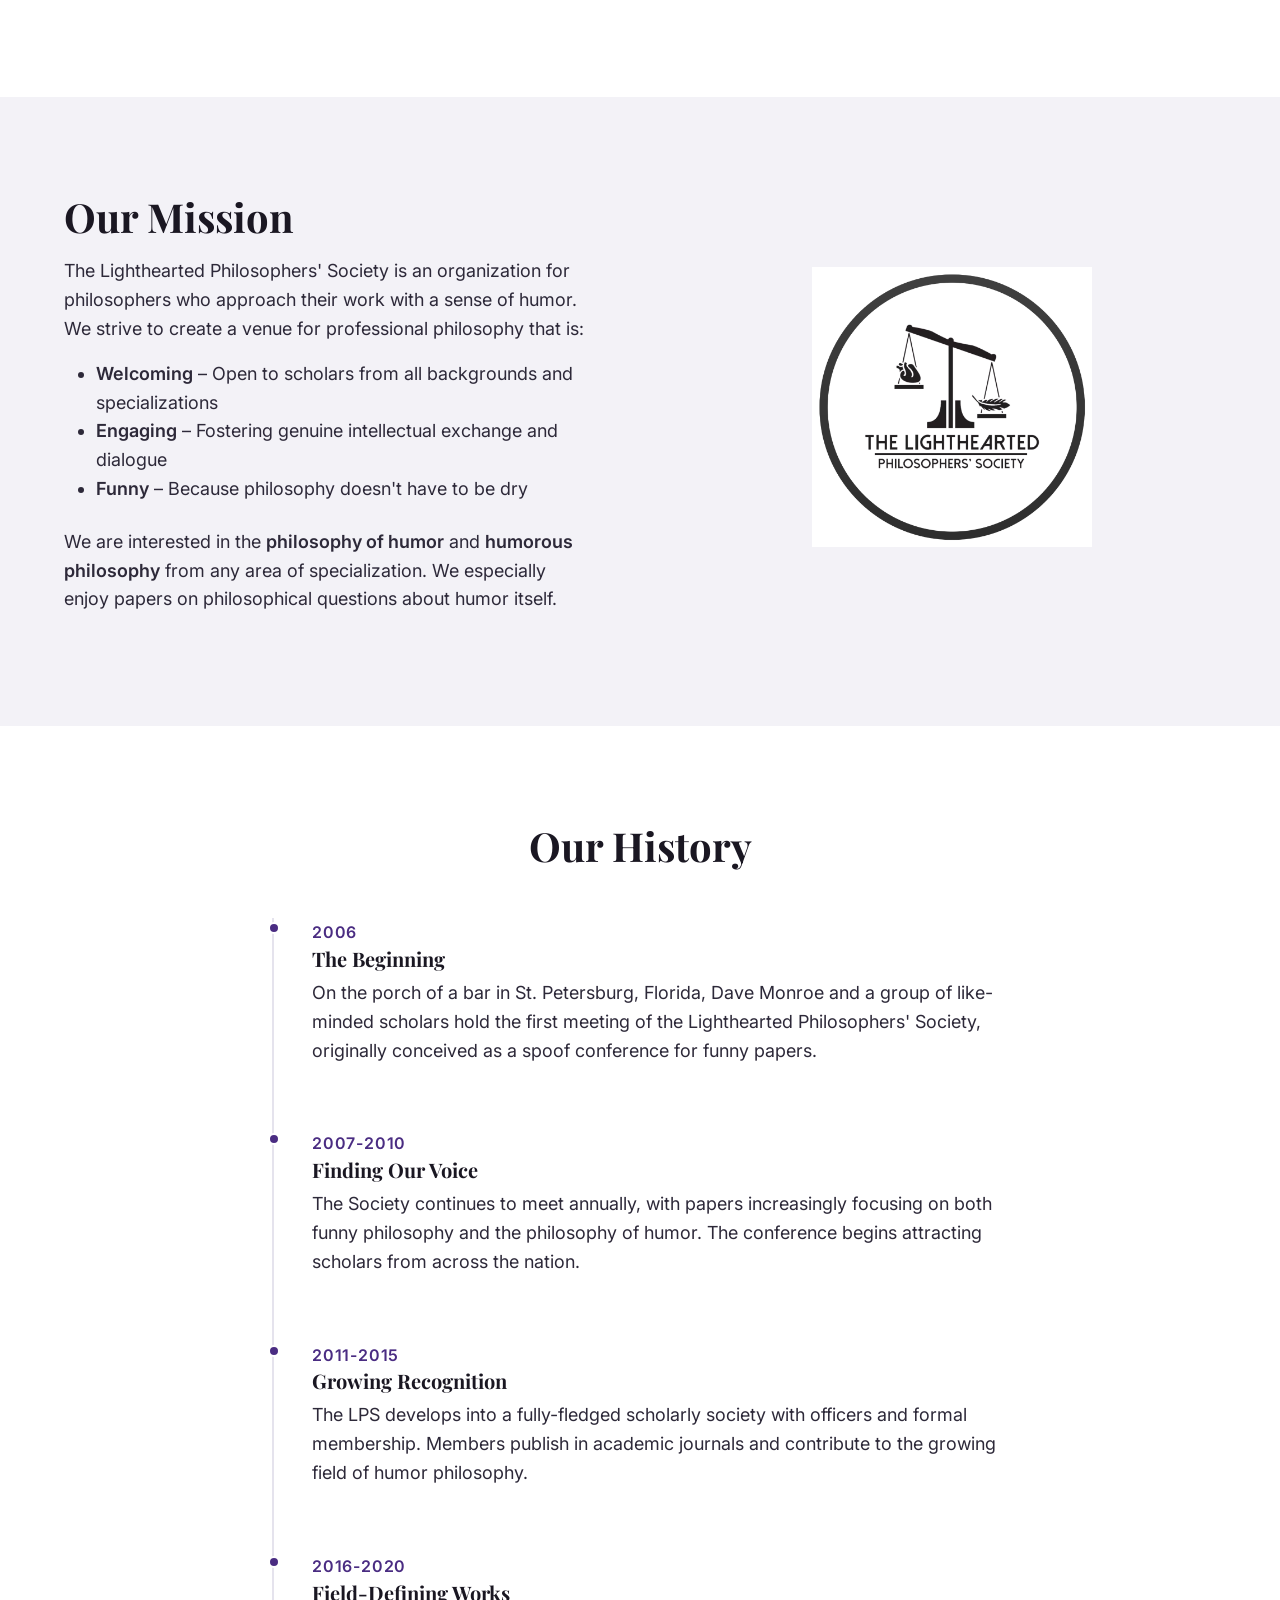
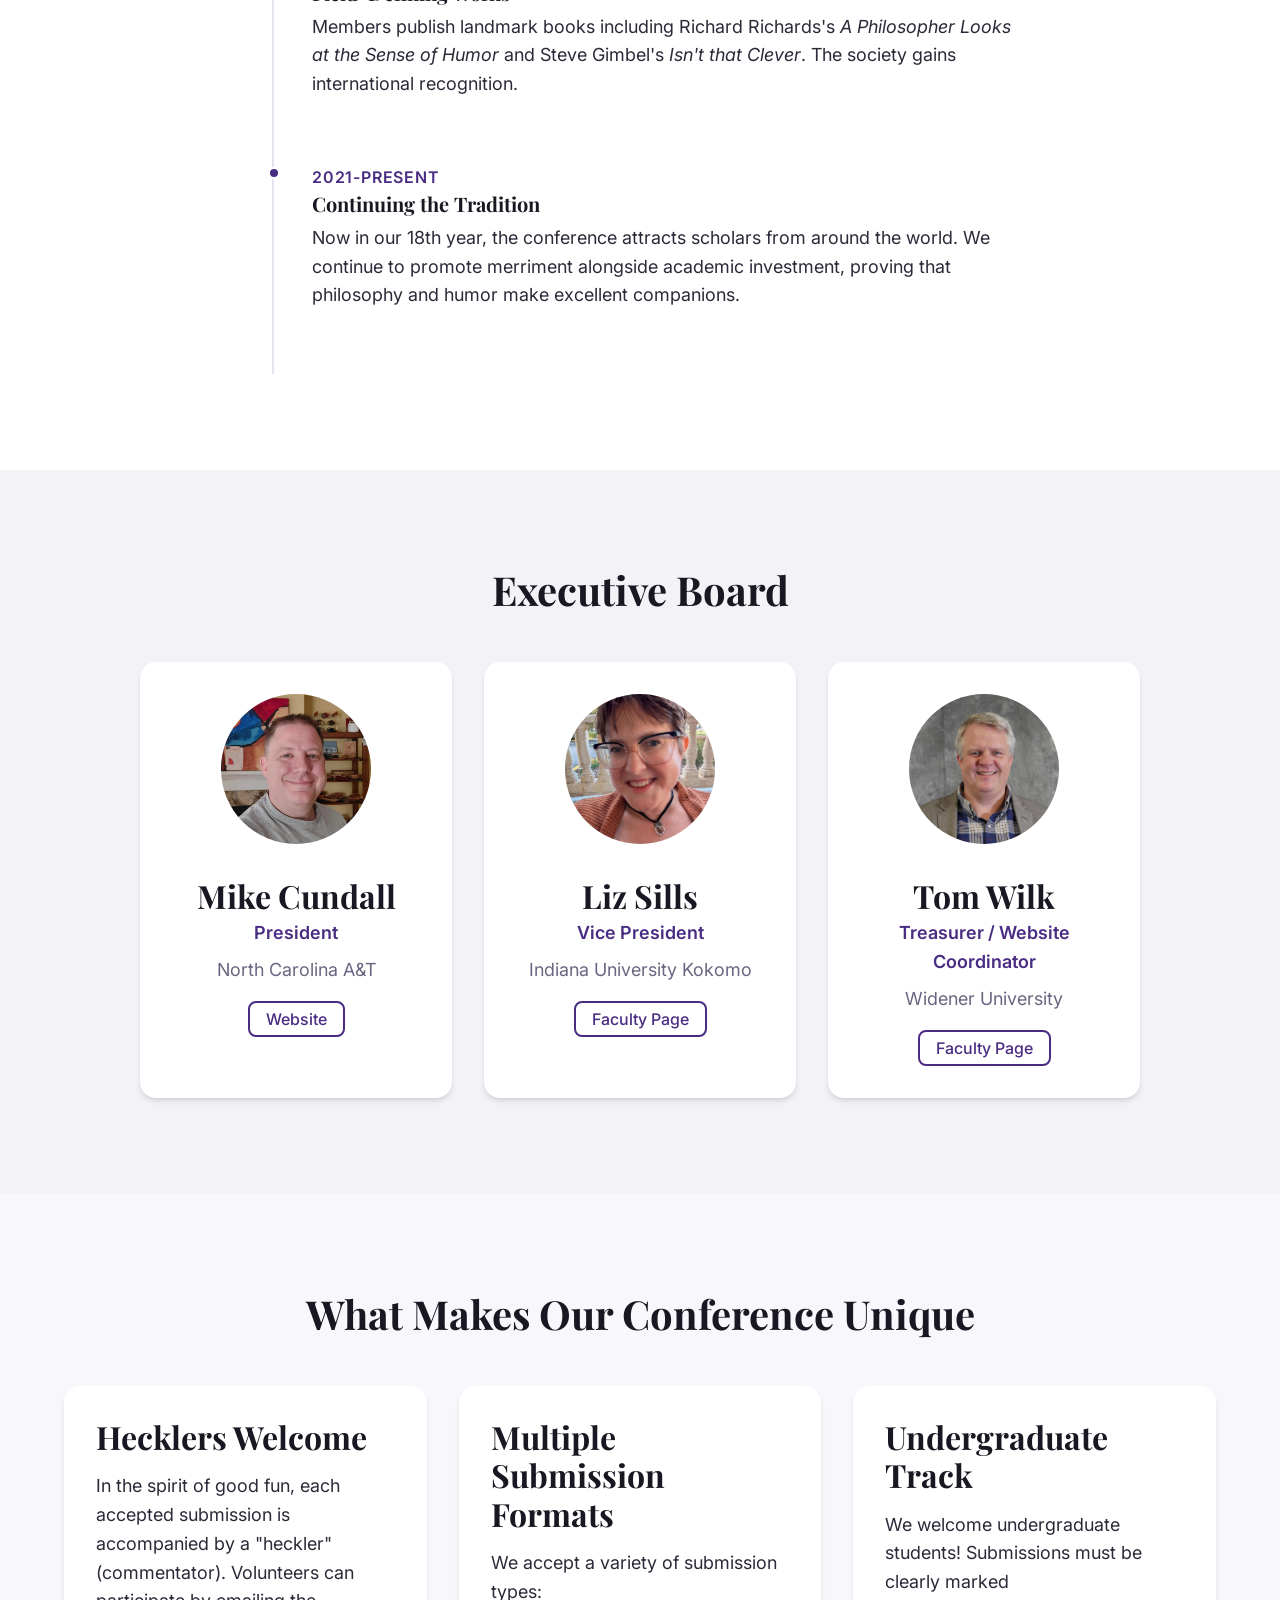
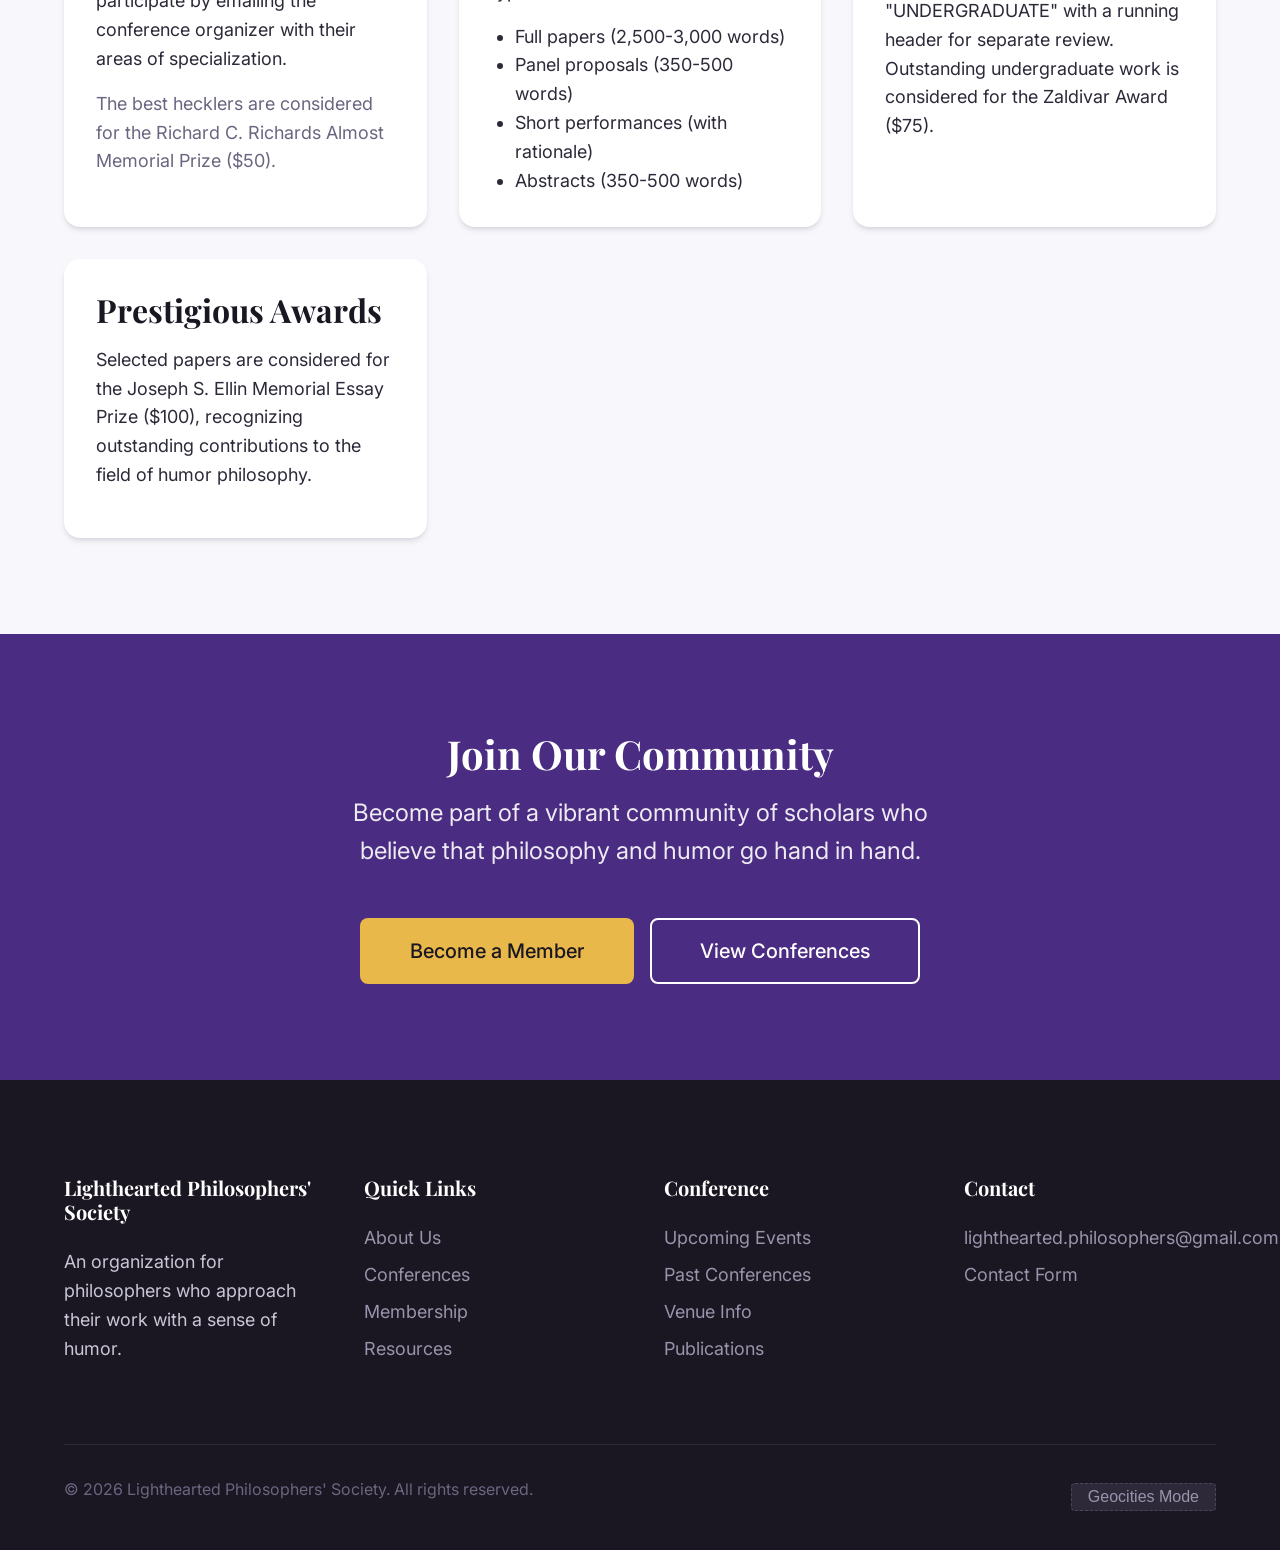
==== commit a3b62bea: "Update website content and add easter eggs - Update venue page: 20th conference TBA, add 19th confer" ====
--- a/about.html
+++ b/about.html
@@ -339,18 +339,9 @@
         <p class="footer__copyright">
           &copy; <span id="year"></span> Lighthearted Philosophers' Society. All rights reserved.
         </p>
-        <div class="footer__social">
-          <a href="#" class="footer__social-link" aria-label="Follow us on Twitter">
-            <svg width="20" height="20" viewBox="0 0 24 24" fill="currentColor" aria-hidden="true">
-              <path d="M18.244 2.25h3.308l-7.227 8.26 8.502 11.24H16.17l-5.214-6.817L4.99 21.75H1.68l7.73-8.835L1.254 2.25H8.08l4.713 6.231zm-1.161 17.52h1.833L7.084 4.126H5.117z"/>
-            </svg>
-          </a>
-          <a href="#" class="footer__social-link" aria-label="Follow us on Facebook">
-            <svg width="20" height="20" viewBox="0 0 24 24" fill="currentColor" aria-hidden="true">
-              <path d="M24 12.073c0-6.627-5.373-12-12-12s-12 5.373-12 12c0 5.99 4.388 10.954 10.125 11.854v-8.385H7.078v-3.47h3.047V9.43c0-3.007 1.792-4.669 4.533-4.669 1.312 0 2.686.235 2.686.235v2.953H15.83c-1.491 0-1.956.925-1.956 1.874v2.25h3.328l-.532 3.47h-2.796v8.385C19.612 23.027 24 18.062 24 12.073z"/>
-            </svg>
-          </a>
-        </div>
+        <button class="geocities-btn" aria-label="Activate Geocities Mode">
+          <span>Geocities Mode</span>
+        </button>
       </div>
     </div>
   </footer>
--- a/css/style.css
+++ b/css/style.css
@@ -312,7 +312,7 @@
 
 .logo__icon {
   width: auto;
-  height: 65px;
+  height: 80px;
   object-fit: contain;
 }
 
@@ -1120,6 +1120,302 @@
   color: var(--color-primary);
 }
 
+/* ============================================
+   Easter Eggs
+   ============================================ */
+
+/* Konami Code - Dancing Socrates */
+.socrates-dance {
+  animation: socrates-spin 0.5s ease-in-out infinite;
+}
+
+@keyframes socrates-spin {
+  0%, 100% { transform: rotate(0deg) scale(1); }
+  25% { transform: rotate(5deg) scale(1.02); }
+  75% { transform: rotate(-5deg) scale(1.02); }
+}
+
+/* Floating Socrates heads */
+.floating-socrates {
+  position: fixed;
+  top: -150px;
+  width: 100px;
+  height: auto;
+  z-index: 9999;
+  pointer-events: none;
+  animation: socrates-fall linear forwards;
+}
+
+@keyframes socrates-fall {
+  0% {
+    top: -150px;
+    transform: rotate(0deg);
+  }
+  100% {
+    top: 110vh;
+    transform: rotate(720deg);
+  }
+}
+
+/* Easter Egg Modal */
+.easter-egg-modal {
+  position: fixed;
+  inset: 0;
+  background: rgba(13, 11, 18, 0.8);
+  display: flex;
+  align-items: center;
+  justify-content: center;
+  z-index: 10001;
+  padding: var(--space-lg);
+  animation: modal-fade-in 0.3s ease;
+}
+
+@keyframes modal-fade-in {
+  from { opacity: 0; }
+  to { opacity: 1; }
+}
+
+.easter-egg-modal__content {
+  background: var(--color-white);
+  padding: var(--space-2xl);
+  border-radius: var(--radius-lg);
+  max-width: 500px;
+  text-align: center;
+  box-shadow: var(--shadow-xl);
+  animation: modal-pop-in 0.3s ease;
+}
+
+@keyframes modal-pop-in {
+  from {
+    opacity: 0;
+    transform: scale(0.8);
+  }
+  to {
+    opacity: 1;
+    transform: scale(1);
+  }
+}
+
+.easter-egg-modal__content h3 {
+  font-size: var(--text-2xl);
+  color: var(--color-primary);
+  margin-bottom: var(--space-lg);
+}
+
+.easter-egg-modal__content p {
+  font-size: var(--text-lg);
+  color: var(--color-gray-600);
+  margin-bottom: var(--space-xl);
+  font-style: italic;
+}
+
+/* Geocities Button */
+.geocities-btn {
+  display: inline-flex;
+  align-items: center;
+  gap: var(--space-sm);
+  padding: var(--space-xs) var(--space-md);
+  font-size: var(--text-sm);
+  color: var(--color-gray-400);
+  background: var(--color-gray-700);
+  border: 1px dashed var(--color-gray-600);
+  border-radius: var(--radius-sm);
+  text-decoration: none;
+  transition: all var(--transition-fast);
+  cursor: pointer;
+}
+
+.geocities-btn:hover {
+  color: var(--color-secondary);
+  border-color: var(--color-secondary);
+  background: var(--color-gray-800);
+}
+
+/* Geocities Mode Styles */
+.geocities-mode {
+  background: #000080 !important;
+  cursor: url('data:image/svg+xml,<svg xmlns="http://www.w3.org/2000/svg" width="32" height="32"><text y="24" font-size="24">🏛️</text></svg>'), auto;
+}
+
+.geocities-mode * {
+  font-family: 'Comic Sans MS', 'Chalkboard SE', 'Comic Neue', cursive !important;
+}
+
+.geocities-mode .header {
+  background: linear-gradient(90deg, #ff00ff, #00ffff, #ffff00, #ff00ff) !important;
+  background-size: 400% 100% !important;
+  animation: geocities-rainbow 3s linear infinite !important;
+}
+
+.geocities-mode .nav__link,
+.geocities-mode .logo {
+  color: #000 !important;
+  text-shadow: 1px 1px #fff !important;
+}
+
+.geocities-mode .hero {
+  background: #000080 !important;
+}
+
+.geocities-mode .hero__bg {
+  opacity: 0.3 !important;
+  animation: none !important;
+}
+
+.geocities-mode .hero__title {
+  color: #ffff00 !important;
+  text-shadow: 2px 2px #ff0000, -2px -2px #00ff00 !important;
+  animation: geocities-blink 0.5s step-end infinite !important;
+}
+
+.geocities-mode .hero__subtitle {
+  color: #00ffff !important;
+}
+
+.geocities-mode .section {
+  background: #000080 !important;
+  border-top: 3px dashed #ffff00 !important;
+  border-bottom: 3px dashed #ff00ff !important;
+}
+
+.geocities-mode .section--gray,
+.geocities-mode .section--off-white {
+  background: #008080 !important;
+}
+
+.geocities-mode .section--primary {
+  background: linear-gradient(45deg, #ff0000, #ff00ff) !important;
+}
+
+.geocities-mode .card {
+  background: #c0c0c0 !important;
+  border: 3px outset #ffffff !important;
+  box-shadow: none !important;
+  border-radius: 0 !important;
+}
+
+.geocities-mode .card:hover {
+  transform: none !important;
+}
+
+.geocities-mode h1,
+.geocities-mode h2,
+.geocities-mode h3,
+.geocities-mode h4 {
+  color: #ffff00 !important;
+  text-shadow: 2px 2px #000 !important;
+}
+
+.geocities-mode p,
+.geocities-mode li,
+.geocities-mode .card__text,
+.geocities-mode .text-muted {
+  color: #ffffff !important;
+}
+
+.geocities-mode .card p,
+.geocities-mode .card li,
+.geocities-mode .card h3 {
+  color: #000000 !important;
+  text-shadow: none !important;
+}
+
+.geocities-mode .btn {
+  background: #c0c0c0 !important;
+  color: #000 !important;
+  border: 3px outset #fff !important;
+  border-radius: 0 !important;
+  text-shadow: none !important;
+}
+
+.geocities-mode .btn:hover {
+  border-style: inset !important;
+}
+
+.geocities-mode .footer {
+  background: #000000 !important;
+  border-top: 5px solid #ff00ff !important;
+}
+
+.geocities-mode .footer__title {
+  color: #00ff00 !important;
+}
+
+.geocities-mode a {
+  color: #00ffff !important;
+}
+
+.geocities-mode .card a {
+  color: #0000ff !important;
+}
+
+@keyframes geocities-rainbow {
+  0% { background-position: 0% 50%; }
+  100% { background-position: 400% 50%; }
+}
+
+@keyframes geocities-blink {
+  50% { opacity: 0; }
+}
+
+/* Geocities Counter Banner */
+.geocities-counter {
+  background: #ffff00;
+  color: #000;
+  text-align: center;
+  padding: 20px;
+  border-bottom: 5px solid #ff0000;
+  font-family: 'Comic Sans MS', cursive !important;
+}
+
+.geocities-counter img {
+  max-height: 50px;
+  margin-bottom: 10px;
+}
+
+.geocities-counter marquee {
+  color: #ff0000;
+  font-weight: bold;
+  font-size: 1.2em;
+}
+
+.geocities-counter p {
+  margin: 5px 0;
+  color: #000080;
+}
+
+/* Blink animation for Geocities */
+@keyframes blink {
+  50% { opacity: 0; }
+}
+
+.geocities-mode blink,
+blink {
+  animation: blink 1s step-end infinite;
+}
+
+/* Cursor trail stars */
+.cursor-trail {
+  position: absolute;
+  pointer-events: none;
+  font-size: 20px;
+  color: #ffff00;
+  text-shadow: 0 0 5px #ff00ff;
+  animation: cursor-trail-fade 1s forwards;
+  z-index: 10000;
+}
+
+@keyframes cursor-trail-fade {
+  0% {
+    opacity: 1;
+    transform: scale(1) rotate(0deg);
+  }
+  100% {
+    opacity: 0;
+    transform: scale(0) rotate(180deg);
+  }
+}
+
 /* Print Styles */
 @media print {
   .header,
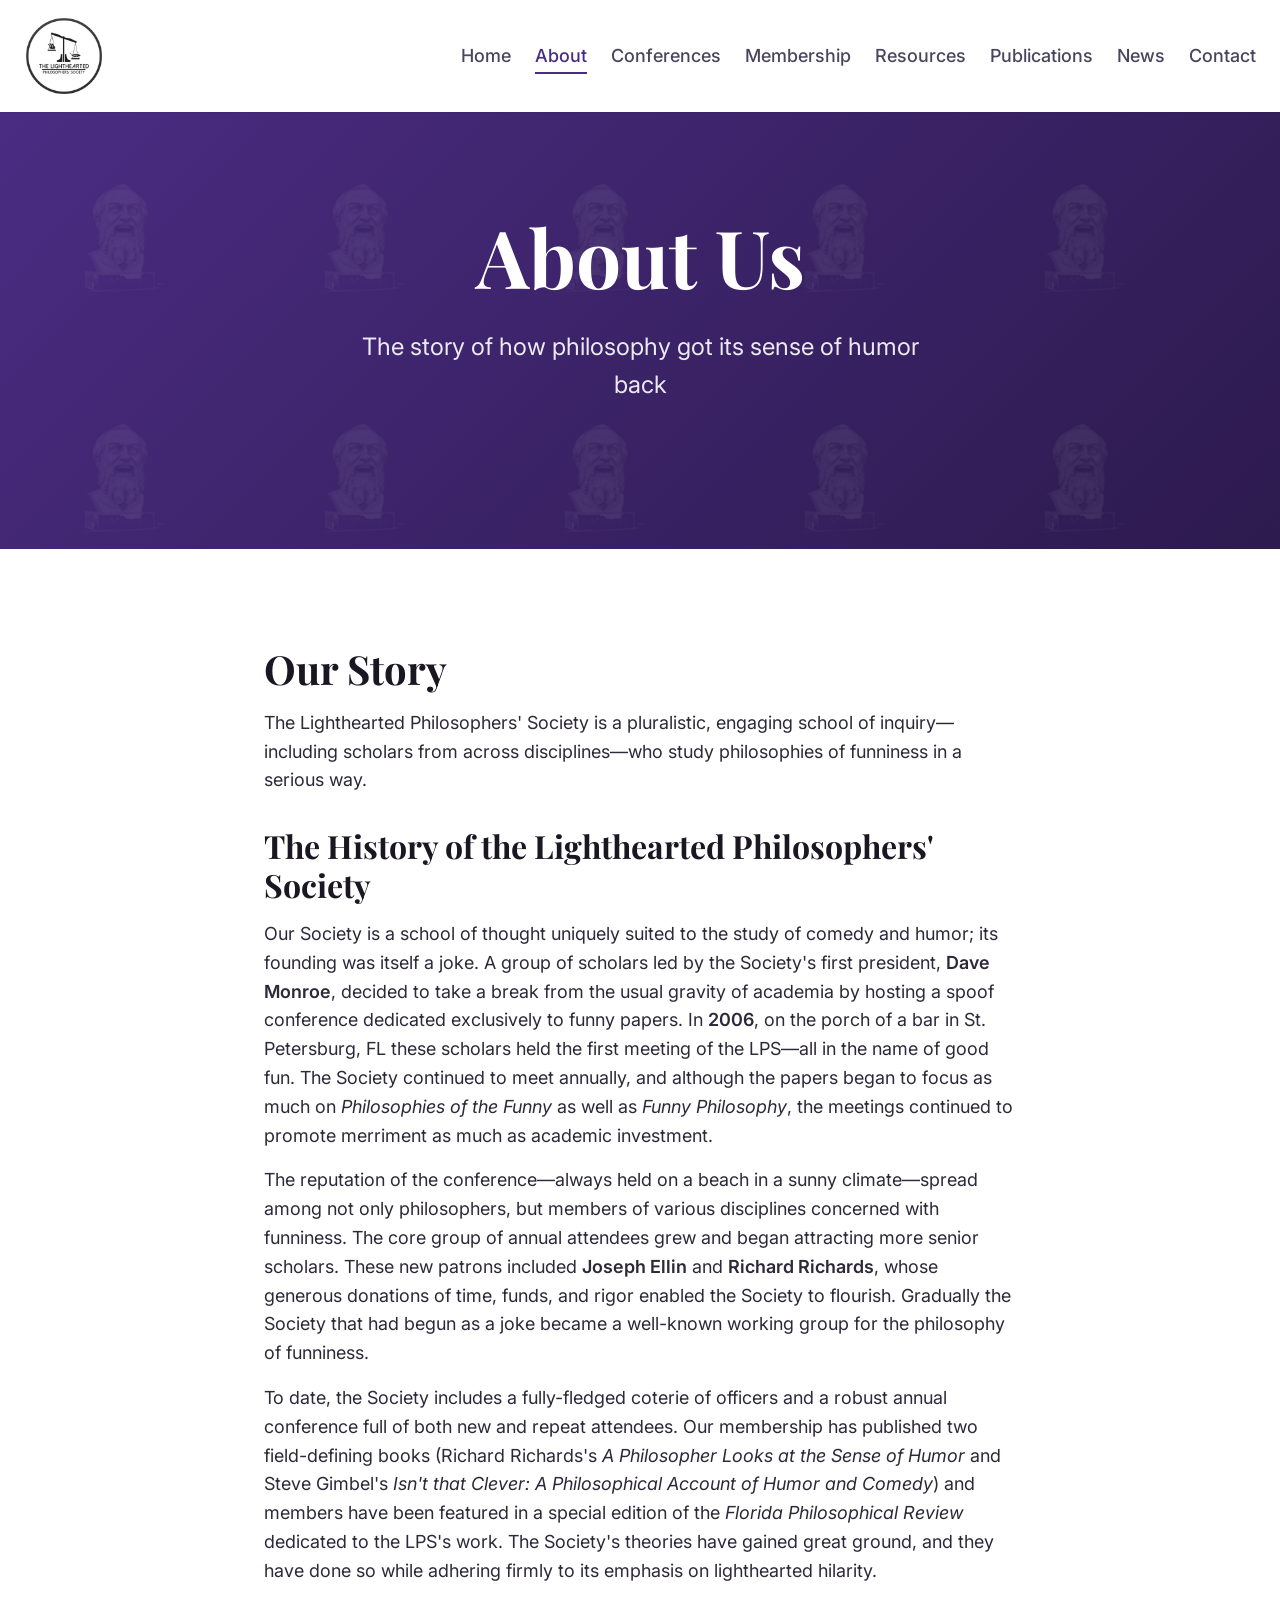
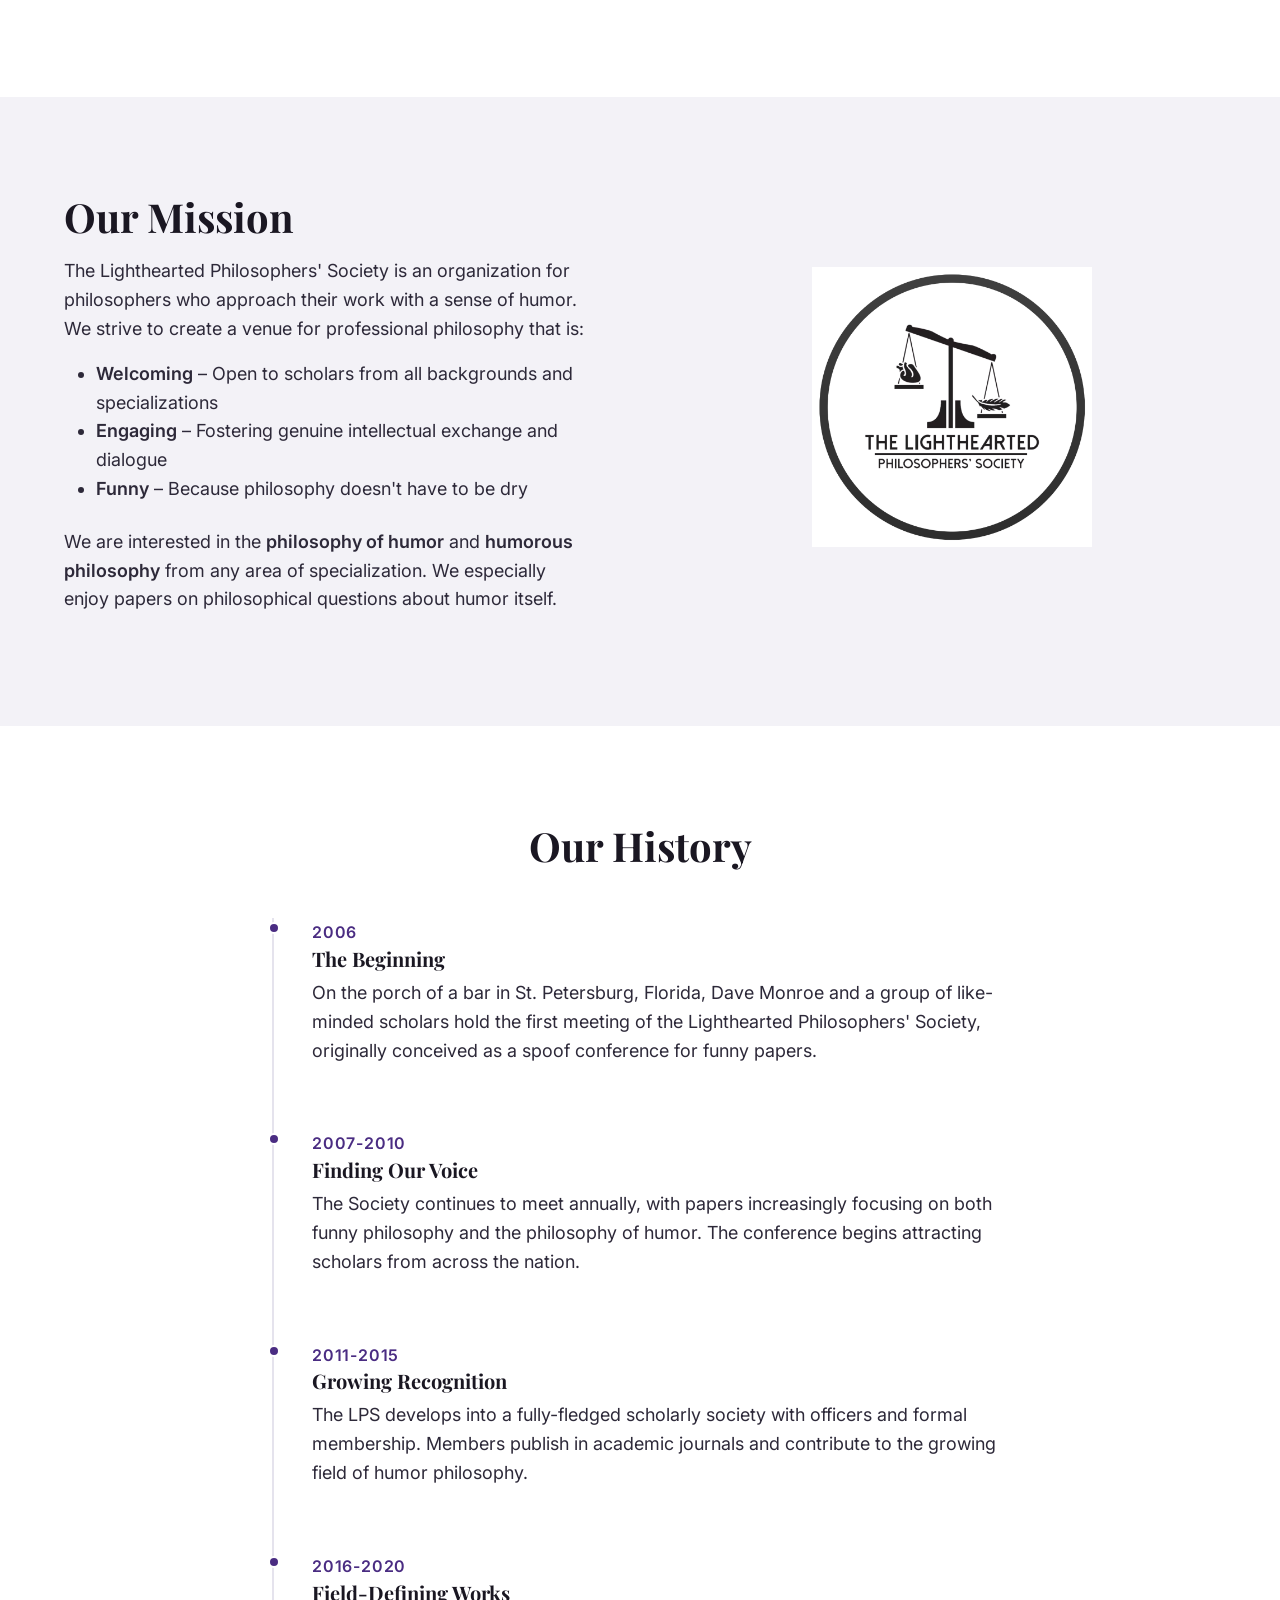
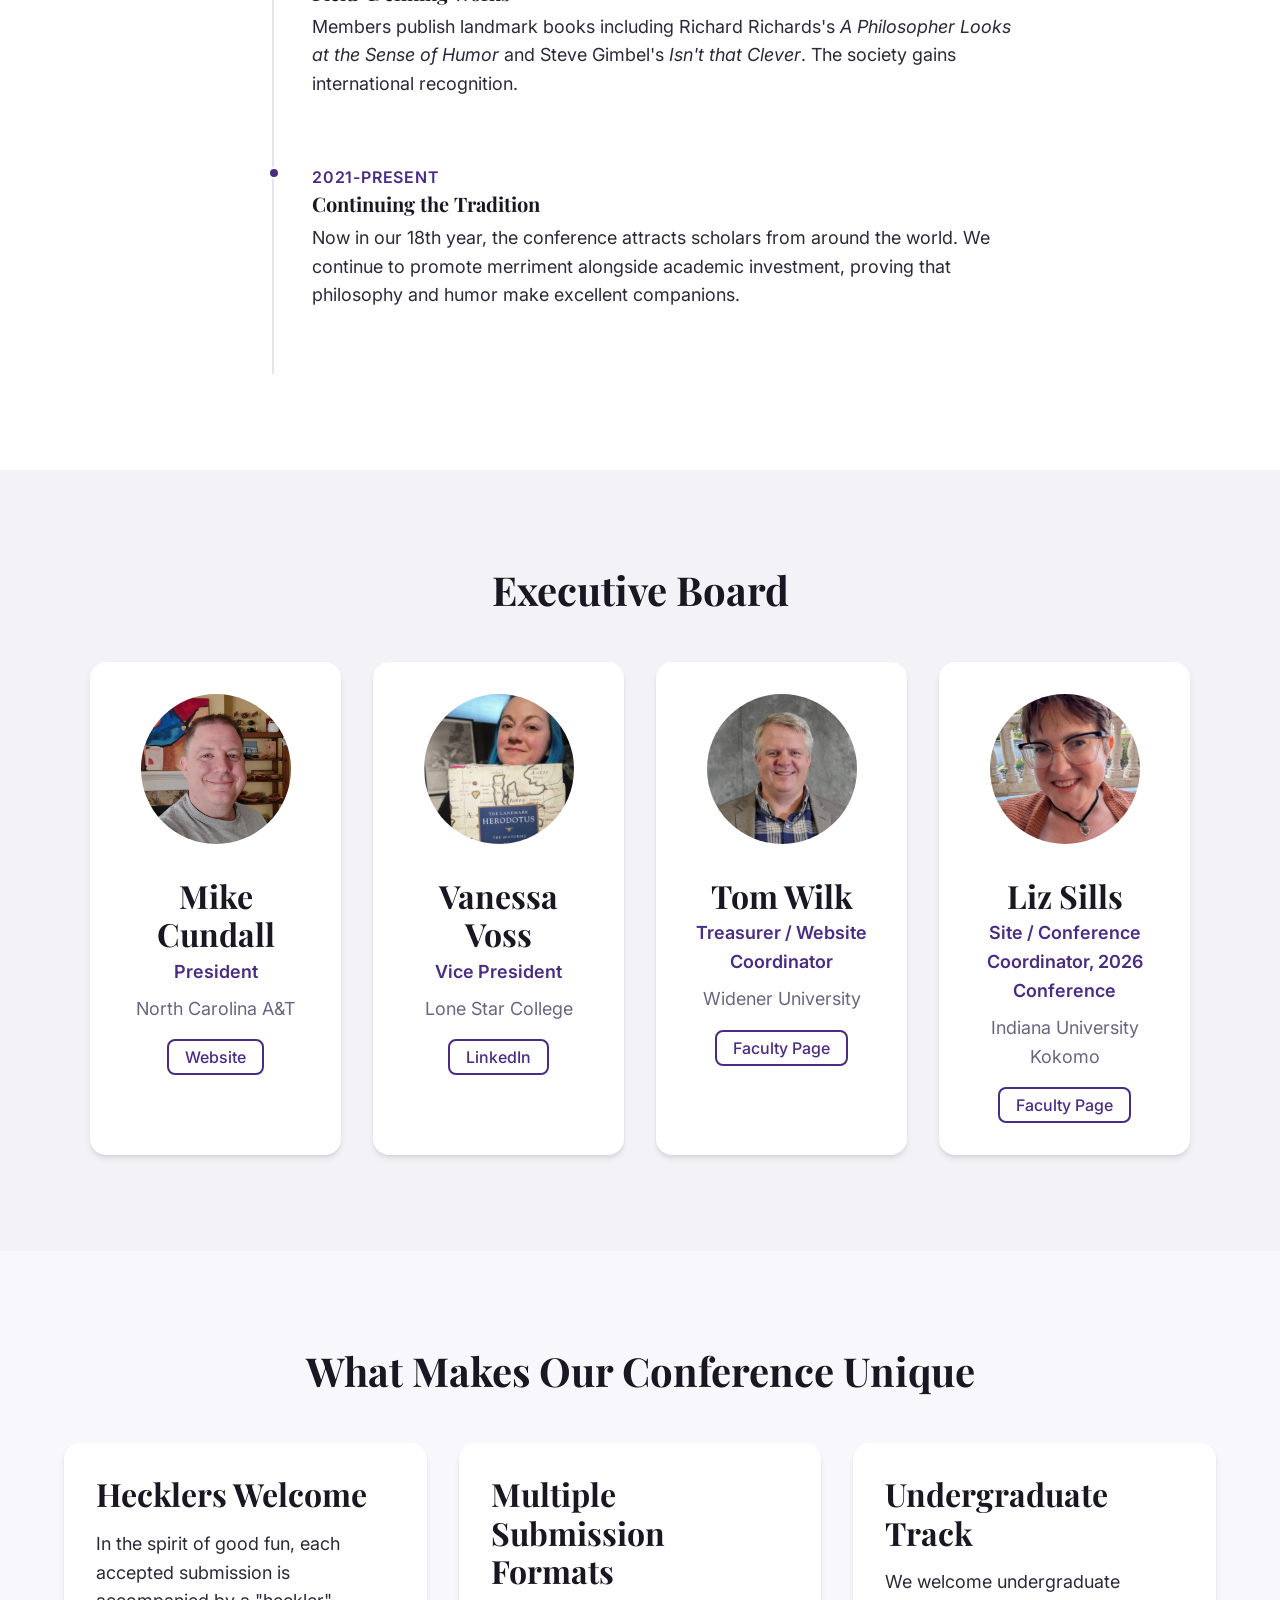
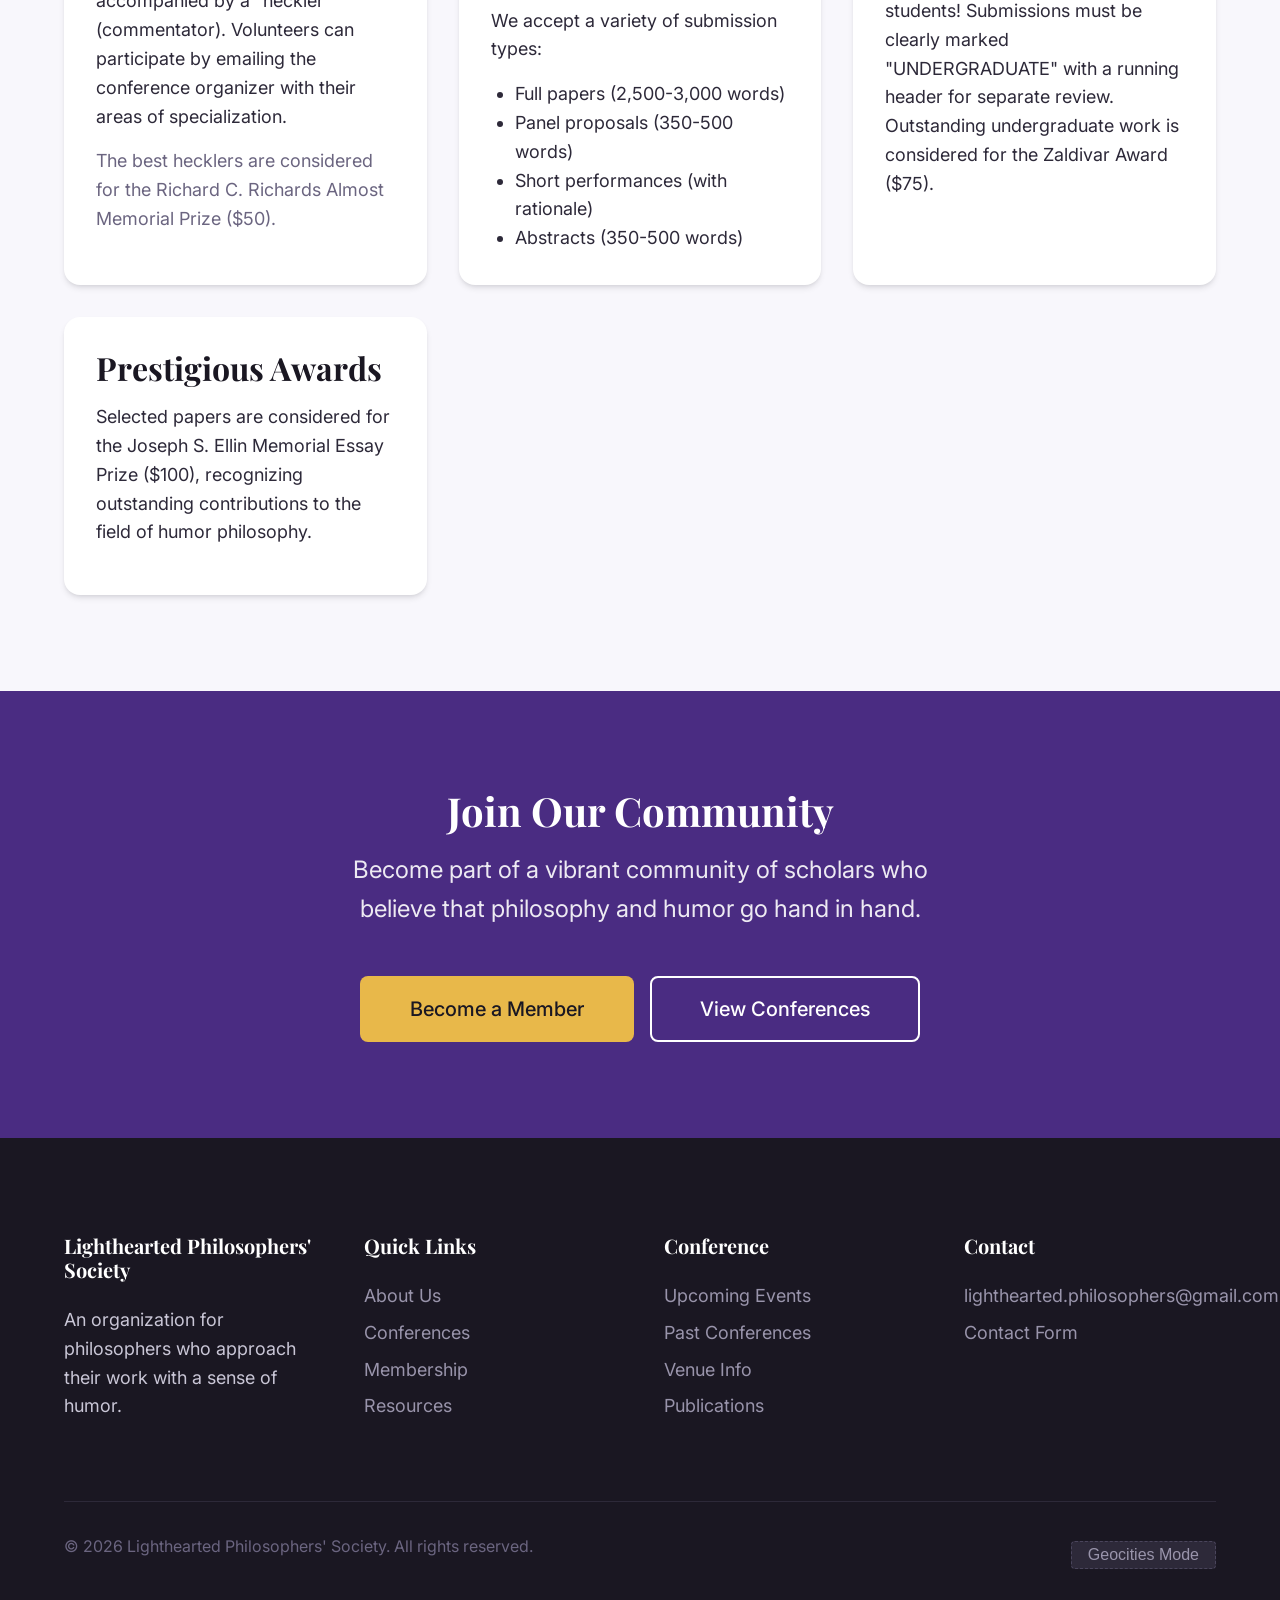
==== commit 6e132abe: "Update executive board: Vanessa Voss as VP, Sills as 2026 site coordinator Vanessa Voss (Lone Star C" ====
--- a/about.html
+++ b/about.html
@@ -200,7 +200,7 @@
     <section class="section section--gray">
       <div class="container">
         <h2 class="text-center mb-2xl">Executive Board</h2>
-        <div class="grid grid--3" style="max-width: 1000px; margin: 0 auto;">
+        <div class="grid grid--4" style="max-width: 1100px; margin: 0 auto;">
 
           <!-- President -->
           <div class="card text-center" style="padding: var(--space-xl);">
@@ -213,11 +213,11 @@
 
           <!-- Vice President -->
           <div class="card text-center" style="padding: var(--space-xl);">
-            <img src="images/sills.jpeg" alt="Liz Sills" style="width: 150px; height: 150px; border-radius: 50%; object-fit: cover; margin: 0 auto var(--space-lg);">
-            <h3 style="margin-bottom: var(--space-xs);">Liz Sills</h3>
+            <img src="images/voss.jpg" alt="Vanessa Voss" style="width: 150px; height: 150px; border-radius: 50%; object-fit: cover; margin: 0 auto var(--space-lg);">
+            <h3 style="margin-bottom: var(--space-xs);">Vanessa Voss</h3>
             <p class="text-primary" style="font-weight: 600; margin-bottom: var(--space-sm);">Vice President</p>
-            <p class="text-muted" style="margin-bottom: var(--space-md);">Indiana University Kokomo</p>
-            <a href="https://kokomo.iu.edu/humanities-and-social-sciences/communication/faculty/liz-sills.html" target="_blank" rel="noopener noreferrer" class="btn btn--outline btn--sm">Faculty Page</a>
+            <p class="text-muted" style="margin-bottom: var(--space-md);">Lone Star College</p>
+            <a href="https://www.linkedin.com/in/vanessa-voss-8351848" target="_blank" rel="noopener noreferrer" class="btn btn--outline btn--sm">LinkedIn</a>
           </div>
 
           <!-- Treasurer/Website Coordinator -->
@@ -227,6 +227,15 @@
             <p class="text-primary" style="font-weight: 600; margin-bottom: var(--space-sm);">Treasurer / Website Coordinator</p>
             <p class="text-muted" style="margin-bottom: var(--space-md);">Widener University</p>
             <a href="https://www.widener.edu/about/faculty-directory/thomas-m-wilk" target="_blank" rel="noopener noreferrer" class="btn btn--outline btn--sm">Faculty Page</a>
+          </div>
+
+          <!-- Site/Conference Coordinator -->
+          <div class="card text-center" style="padding: var(--space-xl);">
+            <img src="images/sills.jpeg" alt="Liz Sills" style="width: 150px; height: 150px; border-radius: 50%; object-fit: cover; margin: 0 auto var(--space-lg);">
+            <h3 style="margin-bottom: var(--space-xs);">Liz Sills</h3>
+            <p class="text-primary" style="font-weight: 600; margin-bottom: var(--space-sm);">Site / Conference Coordinator, 2026 Conference</p>
+            <p class="text-muted" style="margin-bottom: var(--space-md);">Indiana University Kokomo</p>
+            <a href="https://kokomo.iu.edu/humanities-and-social-sciences/communication/faculty/liz-sills.html" target="_blank" rel="noopener noreferrer" class="btn btn--outline btn--sm">Faculty Page</a>
           </div>
 
         </div>
